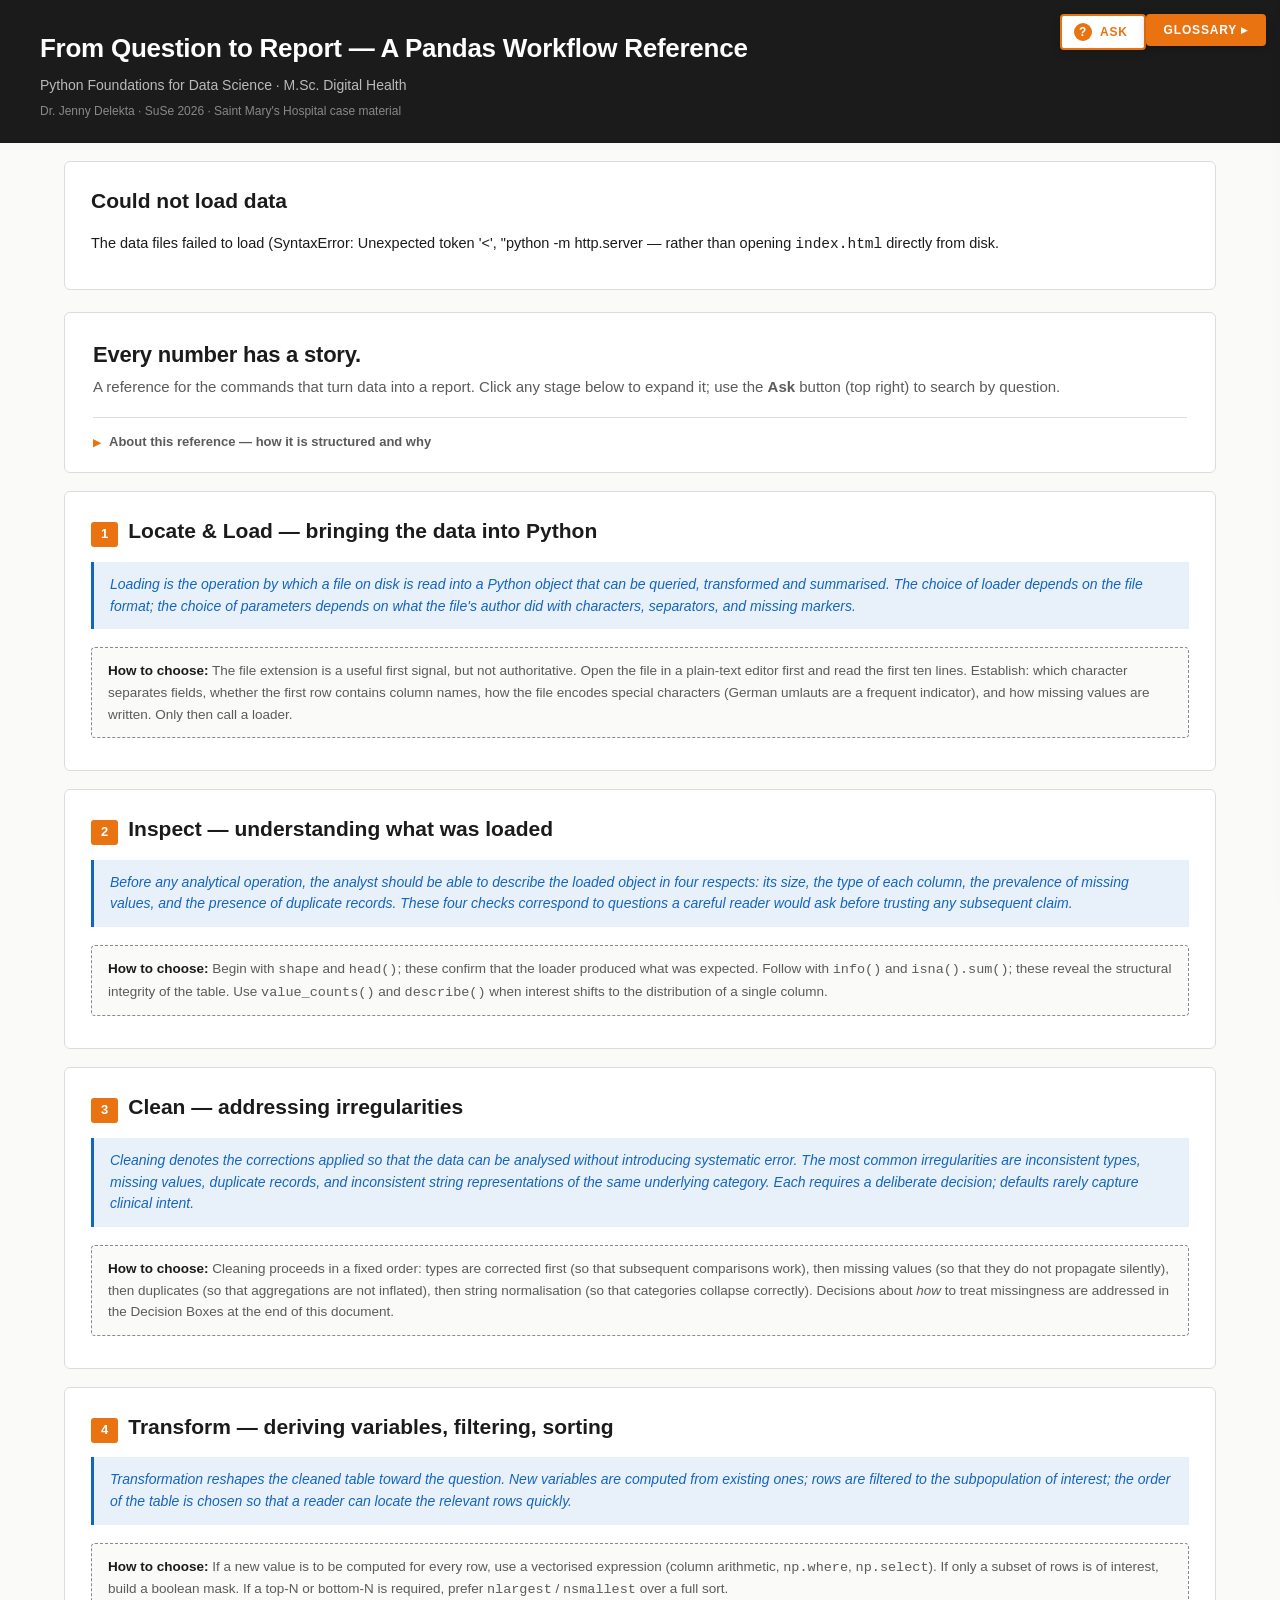
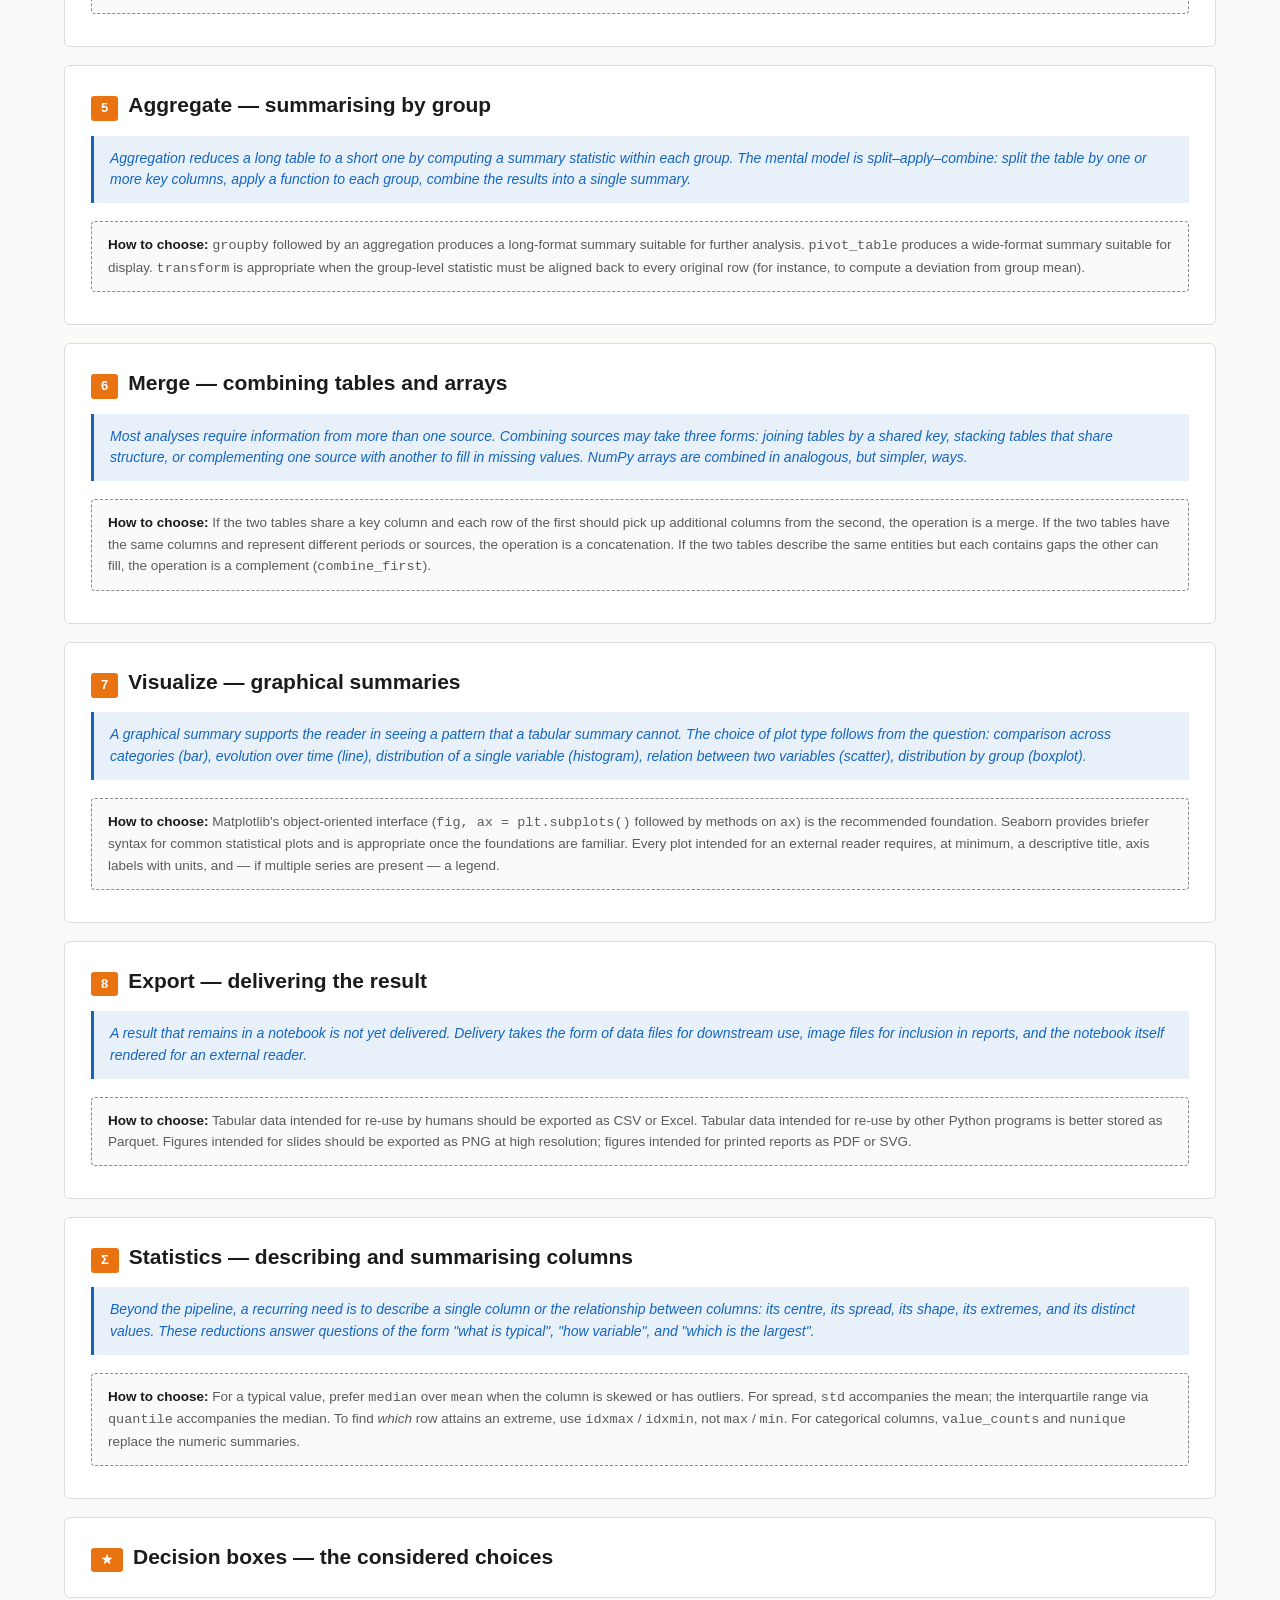
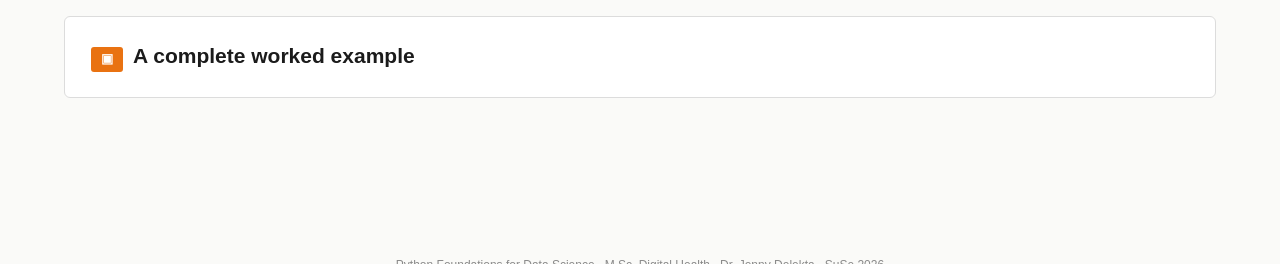
==== index.html @ aee5c100 "feat: §6 statistics stage — 19 descriptive/association methods Adds the highest-priority §6 coverage" ====
<!DOCTYPE html>
<html lang="en">
<head>
<meta charset="UTF-8">
<meta name="viewport" content="width=device-width, initial-scale=1">
<title>From Question to Report — A Pandas Workflow Reference</title>
<link rel="stylesheet" href="css/style.css">
</head>
<body>

<header class="top">
  <h1>From Question to Report — A Pandas Workflow Reference</h1>
  <div class="sub">Python Foundations for Data Science · M.Sc. Digital Health</div>
  <div class="meta">Dr. Jenny Delekta · SuSe 2026 · Saint Mary's Hospital case material</div>
</header>

<button class="ask-fab" id="ask-fab" aria-label="Ask a question">
  <span class="ask-icon">?</span> Ask
</button>
<button class="floating-glossary-btn" id="open-glossary" aria-label="Open glossary">Glossary ▸</button>
<button class="back-top" id="back-top" aria-label="Back to top">↑ Top</button>

<div class="ask-overlay" id="ask-overlay" aria-hidden="true">
  <div class="ask-panel" role="dialog" aria-modal="true" aria-labelledby="ask-title">
    <button class="ask-close" id="ask-close" aria-label="Close">×</button>
    <h3 id="ask-title">What are you trying to do?</h3>
    <p class="ask-sub">Type a question. The reference will suggest matching commands.</p>
    <div class="ask-row">
      <input id="q" placeholder="How do I remove rows where age is missing?" />
      <button id="ask">Suggest</button>
    </div>
    <div class="hint">
      Examples:
      <span data-q="remove rows with missing age">remove rows with missing age</span>
      <span data-q="average length of stay per ward">average length of stay per ward</span>
      <span data-q="merge two dataframes to complement values">merge two dataframes</span>
      <span data-q="combine two 1D arrays">combine 1D arrays</span>
      <span data-q="bar chart with title and labels">bar chart with labels</span>
    </div>
    <div id="suggestions"></div>
  </div>
</div>

<div class="container">

  <!-- =================== HERO =================== -->
  <section class="hero" id="s0">
    <h2>Every number has a story.</h2>
    <p class="lede">A reference for the commands that turn data into a report. Click any stage below to expand it; use the <strong>Ask</strong> button (top right) to search by question.</p>
    <details class="about">
      <summary>About this reference — how it is structured and why</summary>
      <p>An analysis does not begin with a file. It begins with a question for which numbers might form part of the answer — and a file is one of many intermediate states between that question and the eventual response. The «messy CSV» is not the starting point; it is the point at which the data first becomes visible and uncomfortable.</p>
      <p>Before reaching for any command, the analyst should be able to state three things in plain language: (i) what question is being asked, (ii) which population or unit the answer concerns, and (iii) what an answer would look like if one were given the result in finished form. Only then is it productive to ask which tools are required.</p>
      <p>The remainder of this reference is organised around the typical journey from such a question to a delivered result. Each stage lists the commands one is likely to encounter, with — for each command — a description of <em>what it does</em>, a token-by-token reading of <em>what the code itself means</em>, the <em>conditions</em> under which it applies, and the situations in which one would <em>reach for it</em>.</p>
    </details>
  </section>

  <!-- =================== STAGE 1 LOAD =================== -->
  <section class="card" id="s1">
    <h2><span class="num">1</span> Locate &amp; Load — bringing the data into Python</h2>
    <div class="context">Loading is the operation by which a file on disk is read into a Python object that can be queried, transformed and summarised. The choice of loader depends on the file format; the choice of parameters depends on what the file's author did with characters, separators, and missing markers.</div>

    <div class="orient">
      <strong>How to choose:</strong> The file extension is a useful first signal, but not authoritative. Open the file in a plain-text editor first and read the first ten lines. Establish: which character separates fields, whether the first row contains column names, how the file encodes special characters (German umlauts are a frequent indicator), and how missing values are written. Only then call a loader.
    </div>

    <div class="commands" data-stage="load"></div>
  </section>

  <!-- =================== STAGE 2 INSPECT =================== -->
  <section class="card" id="s2">
    <h2><span class="num">2</span> Inspect — understanding what was loaded</h2>
    <div class="context">Before any analytical operation, the analyst should be able to describe the loaded object in four respects: its size, the type of each column, the prevalence of missing values, and the presence of duplicate records. These four checks correspond to questions a careful reader would ask before trusting any subsequent claim.</div>

    <div class="orient">
      <strong>How to choose:</strong> Begin with <code>shape</code> and <code>head()</code>; these confirm that the loader produced what was expected. Follow with <code>info()</code> and <code>isna().sum()</code>; these reveal the structural integrity of the table. Use <code>value_counts()</code> and <code>describe()</code> when interest shifts to the distribution of a single column.
    </div>

    <div class="commands" data-stage="inspect"></div>
  </section>

  <!-- =================== STAGE 3 CLEAN =================== -->
  <section class="card" id="s3">
    <h2><span class="num">3</span> Clean — addressing irregularities</h2>
    <div class="context">Cleaning denotes the corrections applied so that the data can be analysed without introducing systematic error. The most common irregularities are inconsistent types, missing values, duplicate records, and inconsistent string representations of the same underlying category. Each requires a deliberate decision; defaults rarely capture clinical intent.</div>

    <div class="orient">
      <strong>How to choose:</strong> Cleaning proceeds in a fixed order: types are corrected first (so that subsequent comparisons work), then missing values (so that they do not propagate silently), then duplicates (so that aggregations are not inflated), then string normalisation (so that categories collapse correctly). Decisions about <em>how</em> to treat missingness are addressed in the Decision Boxes at the end of this document.
    </div>

    <div class="commands" data-stage="clean"></div>
  </section>

  <!-- =================== STAGE 4 TRANSFORM =================== -->
  <section class="card" id="s4">
    <h2><span class="num">4</span> Transform — deriving variables, filtering, sorting</h2>
    <div class="context">Transformation reshapes the cleaned table toward the question. New variables are computed from existing ones; rows are filtered to the subpopulation of interest; the order of the table is chosen so that a reader can locate the relevant rows quickly.</div>

    <div class="orient">
      <strong>How to choose:</strong> If a new value is to be computed for every row, use a vectorised expression (column arithmetic, <code>np.where</code>, <code>np.select</code>). If only a subset of rows is of interest, build a boolean mask. If a top-N or bottom-N is required, prefer <code>nlargest</code> / <code>nsmallest</code> over a full sort.
    </div>

    <div class="commands" data-stage="transform"></div>
  </section>

  <!-- =================== STAGE 5 AGGREGATE =================== -->
  <section class="card" id="s5">
    <h2><span class="num">5</span> Aggregate — summarising by group</h2>
    <div class="context">Aggregation reduces a long table to a short one by computing a summary statistic within each group. The mental model is <em>split–apply–combine</em>: split the table by one or more key columns, apply a function to each group, combine the results into a single summary.</div>

    <div class="orient">
      <strong>How to choose:</strong> <code>groupby</code> followed by an aggregation produces a long-format summary suitable for further analysis. <code>pivot_table</code> produces a wide-format summary suitable for display. <code>transform</code> is appropriate when the group-level statistic must be aligned back to every original row (for instance, to compute a deviation from group mean).
    </div>

    <div class="commands" data-stage="aggregate"></div>
  </section>

  <!-- =================== STAGE 6 MERGE =================== -->
  <section class="card" id="s6">
    <h2><span class="num">6</span> Merge — combining tables and arrays</h2>
    <div class="context">Most analyses require information from more than one source. Combining sources may take three forms: <em>joining</em> tables by a shared key, <em>stacking</em> tables that share structure, or <em>complementing</em> one source with another to fill in missing values. NumPy arrays are combined in analogous, but simpler, ways.</div>

    <div class="orient">
      <strong>How to choose:</strong> If the two tables share a key column and each row of the first should pick up additional columns from the second, the operation is a merge. If the two tables have the same columns and represent different periods or sources, the operation is a concatenation. If the two tables describe the same entities but each contains gaps the other can fill, the operation is a complement (<code>combine_first</code>).
    </div>

    <div class="commands" data-stage="merge"></div>
  </section>

  <!-- =================== STAGE 7 VISUALIZE =================== -->
  <section class="card" id="s7">
    <h2><span class="num">7</span> Visualize — graphical summaries</h2>
    <div class="context">A graphical summary supports the reader in seeing a pattern that a tabular summary cannot. The choice of plot type follows from the question: comparison across categories (bar), evolution over time (line), distribution of a single variable (histogram), relation between two variables (scatter), distribution by group (boxplot).</div>

    <div class="orient">
      <strong>How to choose:</strong> Matplotlib's object-oriented interface (<code>fig, ax = plt.subplots()</code> followed by methods on <code>ax</code>) is the recommended foundation. Seaborn provides briefer syntax for common statistical plots and is appropriate once the foundations are familiar. Every plot intended for an external reader requires, at minimum, a descriptive title, axis labels with units, and — if multiple series are present — a legend.
    </div>

    <div class="commands" data-stage="visualize"></div>
  </section>

  <!-- =================== STAGE 8 EXPORT =================== -->
  <section class="card" id="s8">
    <h2><span class="num">8</span> Export — delivering the result</h2>
    <div class="context">A result that remains in a notebook is not yet delivered. Delivery takes the form of data files for downstream use, image files for inclusion in reports, and the notebook itself rendered for an external reader.</div>

    <div class="orient">
      <strong>How to choose:</strong> Tabular data intended for re-use by humans should be exported as CSV or Excel. Tabular data intended for re-use by other Python programs is better stored as Parquet. Figures intended for slides should be exported as PNG at high resolution; figures intended for printed reports as PDF or SVG.
    </div>

    <div class="commands" data-stage="export"></div>
  </section>

  <!-- =================== STATISTICS (reference) =================== -->
  <section class="card" id="s-stats">
    <h2><span class="num">Σ</span> Statistics — describing and summarising columns</h2>
    <div class="context">Beyond the pipeline, a recurring need is to describe a single column or the relationship between columns: its centre, its spread, its shape, its extremes, and its distinct values. These reductions answer questions of the form "what is typical", "how variable", and "which is the largest".</div>

    <div class="orient">
      <strong>How to choose:</strong> For a typical value, prefer <code>median</code> over <code>mean</code> when the column is skewed or has outliers. For spread, <code>std</code> accompanies the mean; the interquartile range via <code>quantile</code> accompanies the median. To find <em>which</em> row attains an extreme, use <code>idxmax</code> / <code>idxmin</code>, not <code>max</code> / <code>min</code>. For categorical columns, <code>value_counts</code> and <code>nunique</code> replace the numeric summaries.
    </div>

    <div class="commands" data-stage="stats"></div>
  </section>

  <!-- =================== DECISIONS =================== -->
  <section class="card" id="decisions">
    <h2><span class="num">★</span> Decision boxes — the considered choices</h2>
    <div data-decisions></div>
  </section>

  <!-- =================== WORKED EXAMPLE =================== -->
  <section class="card example" id="example">
    <h2><span class="num">▣</span> A complete worked example</h2>
    <div data-example></div>
  </section>

</div>

<!-- =================== GLOSSARY DRAWER =================== -->
<div class="scrim" id="scrim"></div>
<aside class="drawer" id="glossary" role="dialog" aria-modal="true" aria-label="Glossary" aria-hidden="true">
  <button class="close-x" id="close-glossary" aria-label="Close glossary">×</button>
  <h2>Glossary</h2>
  <p style="font-size:13px;color:var(--grey);margin:4px 0 0;">Search by term or concept. Synonyms (English/German) are supported.</p>
  <input id="g-search" placeholder="e.g. axis, NaN, vectorisation, Spalte" />
  <div id="g-results"></div>
</aside>

<footer>
  Python Foundations for Data Science · M.Sc. Digital Health · Dr. Jenny Delekta · SuSe 2026
</footer>

<script src="js/search.js"></script>
<script src="js/glossary.js"></script>
<script src="js/app.js"></script>
</body>
</html>
---- css/style.css ----
:root {
  --orange: #E97211;
  --orange-soft: #FCE9D8;
  --ink: #1B1B1B;
  --grey: #5B5B5B;
  --grey-light: #8A8A8A;
  --grey-soft: #F3F2EE;
  --line: #DCDCDC;
  --green: #2E7D32;
  --red: #C62828;
  --blue: #1565C0;
  --blue-soft: #E8F1FA;
  --yellow: #FFF7E8;
  --yellow-border: #F0C674;
  --code-bg: #1E1E1E;
  --code-fg: #E8E8E8;
  --code-comment: #7B7B7B;
  --code-key: #FFB86C;
  --code-str: #A6E22E;
}
* { box-sizing: border-box; }
html { scroll-behavior: smooth; }

/* Visible keyboard focus everywhere (WCAG 2.4.7). Per-component rules may
   override with a tighter style; this is the safety net so no interactive
   element is ever focused invisibly. */
a:focus-visible,
button:focus-visible,
input:focus-visible,
summary:focus-visible,
[tabindex]:focus-visible {
  outline: 2px solid var(--ink);
  outline-offset: 2px;
}
@media (prefers-reduced-motion: reduce) {
  html { scroll-behavior: auto; }
  * { transition: none !important; }
}
body {
  font-family: -apple-system, BlinkMacSystemFont, "Segoe UI", Helvetica, Arial, sans-serif;
  color: var(--ink);
  margin: 0;
  line-height: 1.6;
  background: #FAFAF8;
}

/* ============== HEADER ============== */
header.top {
  background: var(--ink);
  color: #fff;
  padding: 28px 40px 22px;
}
header.top h1 {
  margin: 0 0 4px;
  font-size: 26px;
  letter-spacing: -0.01em;
  font-weight: 600;
}
header.top .sub {
  color: #BABABA;
  font-size: 14px;
}
header.top .meta {
  color: #888;
  font-size: 12px;
  margin-top: 6px;
}

/* ============== QUESTION BAR ============== */
.question-bar {
  background: #fff;
  border-bottom: 1px solid var(--line);
  padding: 12px 40px;
}
.question-bar .row {
  max-width: 1200px;
  margin: 0 auto;
  display: flex;
  gap: 10px;
  align-items: center;
}
.question-bar input {
  flex: 1;
  font-size: 15px;
  padding: 10px 14px;
  border: 1px solid var(--line);
  border-radius: 4px;
  font-family: inherit;
}
.question-bar input:focus {
  outline: none;
  border-color: var(--orange);
}
.question-bar button {
  background: var(--orange);
  color: #fff;
  border: 0;
  padding: 10px 18px;
  font-size: 14px;
  font-weight: 600;
  border-radius: 4px;
  cursor: pointer;
}
.question-bar button:hover { background: #C45F08; }
.question-bar .hint {
  max-width: 1200px;
  margin: 8px auto 0;
  font-size: 12px;
  color: var(--grey-light);
}
.question-bar .hint span {
  background: var(--grey-soft);
  padding: 2px 8px;
  border-radius: 3px;
  margin-right: 6px;
  cursor: pointer;
}
.question-bar .hint span:hover { background: var(--orange-soft); }
#suggestions {
  max-width: 1200px;
  margin: 14px auto 0;
}
#suggestions:empty { margin: 0; }
#suggestions .hit {
  display: block;
  width: 100%;
  text-align: left;
  font-family: inherit;
  background: var(--orange-soft);
  border: 1px solid var(--orange);
  border-radius: 4px;
  padding: 10px 14px;
  margin-bottom: 6px;
  font-size: 14px;
  cursor: pointer;
}
#suggestions .hit:hover { background: #F8D9BC; }
#suggestions .hit:focus-visible {
  outline: 2px solid var(--ink);
  outline-offset: 2px;
}
#suggestions .hit code {
  background: rgba(255,255,255,0.7);
  padding: 1px 6px;
  border-radius: 3px;
  color: #1B1B1B;
}
#suggestions .hit .why {
  color: var(--grey);
  font-size: 12px;
  margin-top: 4px;
}
#suggestions .empty {
  color: var(--grey-light);
  font-size: 13px;
  font-style: italic;
}
#suggestions .sg-header {
  display: flex;
  justify-content: space-between;
  align-items: center;
  font-size: 11px;
  color: var(--grey);
  margin: 4px 2px 8px;
  text-transform: uppercase;
  letter-spacing: 0.07em;
}
#suggestions .sg-close {
  background: #fff;
  border: 1px solid var(--line);
  color: var(--grey);
  padding: 3px 10px;
  font-size: 11px;
  cursor: pointer;
  border-radius: 3px;
  font-family: inherit;
  text-transform: uppercase;
  letter-spacing: 0.06em;
}
#suggestions .sg-close:hover { background: var(--grey-soft); color: var(--ink); border-color: var(--orange); }

/* ============== WORKED EXAMPLE ============== */
/* The example section is <section class="card example"> at parse time but
   convertToAccordion() turns it into <details class="stage-bar example">,
   so these must key off the surviving `.example` class, not `section`. */
.example .quick-stages {
  background: var(--grey-soft);
  padding: 12px 16px;
  border-radius: 4px;
  margin: 10px 0 16px;
  font-size: 13.5px;
  line-height: 1.65;
}
.example .copy-row {
  display: flex;
  justify-content: space-between;
  align-items: center;
  gap: 12px;
  flex-wrap: wrap;
  margin: 14px 0 4px;
}
.example .copy-row .label {
  font-size: 13px;
  color: var(--grey);
  flex: 1;
}
.example .copy-btn {
  background: var(--orange);
  color: #fff;
  border: 0;
  padding: 12px 18px;
  min-height: 44px;
  font-size: 12px;
  font-weight: 600;
  border-radius: 3px;
  cursor: pointer;
  font-family: inherit;
  letter-spacing: 0.06em;
  text-transform: uppercase;
}
.example .copy-btn:hover { background: #C45F08; }
.example .copy-btn:focus-visible {
  outline: 2px solid var(--ink);
  outline-offset: 2px;
}
.example .copy-btn.done { background: var(--green); }
.example pre.full {
  background: var(--code-bg);
  color: var(--code-fg);
  padding: 18px 20px;
  border-radius: 4px;
  overflow-x: auto;
  font-size: 13px;
  line-height: 1.55;
  font-family: "SF Mono", Menlo, Consolas, monospace;
  margin: 6px 0 4px;
}
.example pre.full .c { color: var(--code-comment); font-style: italic; }
.example pre.full .h { color: #8AD7FF; font-style: italic; }
.example pre.full .k { color: var(--code-key); }
.example pre.full .s { color: var(--code-str); }
.example .footer-note {
  font-size: 12.5px;
  color: var(--grey);
  margin-top: 8px;
  font-style: italic;
}

/* ============== NAV TOC ============== */
nav.toc {
  position: sticky;
  top: 0;
  background: rgba(250,250,248,0.96);
  backdrop-filter: blur(6px);
  border-bottom: 1px solid var(--line);
  padding: 10px 24px;
  font-size: 13px;
  z-index: 9;
  display: flex;
  justify-content: space-between;
  align-items: center;
}
nav.toc .links a {
  color: var(--grey);
  text-decoration: none;
  margin-right: 12px;
}
nav.toc .links a:hover { color: var(--orange); }
nav.toc .glossary-btn {
  background: #fff;
  border: 1px solid var(--line);
  padding: 6px 12px;
  cursor: pointer;
  border-radius: 3px;
  font-size: 12px;
  font-weight: 600;
}
nav.toc .glossary-btn:hover { border-color: var(--orange); color: var(--orange); }

/* ============== CONTAINER ============== */
.container {
  max-width: 1200px;
  margin: 0 auto;
  padding: 0 24px 80px;
}

/* ============== INTRO ============== */
section.intro {
  background: #fff;
  border: 1px solid var(--line);
  border-left: 4px solid var(--orange);
  border-radius: 4px;
  padding: 24px 28px;
  margin: 24px 0;
}
section.intro h2 { margin: 0 0 8px; font-size: 20px; }
section.intro p { margin: 10px 0; font-size: 14.5px; }

/* ============== PIPELINE ============== */
.pipeline {
  display: flex;
  flex-wrap: wrap;
  gap: 4px;
  margin: 22px 0 18px;
}
.stage {
  flex: 1 1 130px;
  background: #fff;
  border: 1px solid var(--line);
  border-left: 4px solid var(--orange);
  padding: 12px 14px;
  text-decoration: none;
  color: var(--ink);
  transition: background 0.15s;
}
.stage:hover { background: var(--orange-soft); }
.stage .num {
  font-size: 11px;
  color: var(--grey);
  letter-spacing: 0.1em;
  text-transform: uppercase;
}
.stage .name { font-weight: 600; font-size: 14.5px; margin-top: 2px; }
.stage .desc { font-size: 12px; color: var(--grey); margin-top: 4px; line-height: 1.4; }

/* ============== SECTIONS ============== */
section.card {
  background: #fff;
  border: 1px solid var(--line);
  border-radius: 6px;
  margin: 18px 0;
  padding: 22px 26px 18px;
  scroll-margin-top: 60px;
}
section.card h2 {
  margin: 0 0 6px;
  font-size: 21px;
  font-weight: 600;
  display: flex;
  align-items: baseline;
  gap: 10px;
}
section.card h2 .num {
  background: var(--orange);
  color: #fff;
  padding: 2px 10px;
  border-radius: 3px;
  font-size: 13px;
  font-weight: 600;
}
section.card .context {
  font-style: italic;
  color: var(--blue);
  background: var(--blue-soft);
  padding: 12px 16px;
  border-left: 3px solid var(--blue);
  margin: 14px 0 18px;
  font-size: 14px;
  line-height: 1.55;
}
section.card h3 {
  font-size: 14px;
  margin: 22px 0 10px;
  color: var(--orange);
  text-transform: uppercase;
  letter-spacing: 0.05em;
  font-weight: 600;
}
section.card p { font-size: 14.5px; }

/* ============== COMMAND CARD (collapsible) ============== */
.cmd {
  border: 1px solid var(--line);
  border-radius: 4px;
  margin: 8px 0;
  background: #FDFCFA;
  overflow: hidden;
}
.cmd[open] { background: #fff; border-color: var(--orange); }
.cmd > summary {
  cursor: pointer;
  padding: 10px 14px;
  list-style: none;
  display: flex;
  align-items: baseline;
  gap: 10px;
  flex-wrap: wrap;
}
.cmd > summary::-webkit-details-marker { display: none; }
.cmd > summary::before {
  content: "▶";
  color: var(--orange);
  font-size: 10px;
  transition: transform 0.15s;
}
.cmd[open] > summary::before { transform: rotate(90deg); }
.cmd > summary code {
  font-family: "SF Mono", Menlo, Consolas, monospace;
  background: var(--grey-soft);
  padding: 3px 8px;
  border-radius: 3px;
  font-size: 13px;
  color: #1B1B1B;
}
.cmd[open] > summary code { background: var(--orange-soft); }
.cmd > summary .short {
  color: var(--grey);
  font-size: 13.5px;
  flex: 1;
}
.cmd .body { padding: 4px 18px 16px 32px; font-size: 14px; }
.cmd .body h4 {
  font-size: 12px;
  text-transform: uppercase;
  letter-spacing: 0.07em;
  color: var(--grey-light);
  margin: 14px 0 6px;
  font-weight: 600;
}
.cmd .body .what    { color: var(--ink); }
.cmd .body .tokens  {
  background: var(--grey-soft);
  padding: 10px 14px;
  border-radius: 4px;
  font-size: 13px;
  margin: 4px 0;
}
.cmd .body .tokens .row {
  display: grid;
  grid-template-columns: minmax(120px, 200px) 1fr;
  gap: 12px;
  padding: 3px 0;
  border-bottom: 1px dashed #D8D6D0;
}
.cmd .body .tokens .row:last-child { border-bottom: 0; }
.cmd .body .tokens .row code {
  background: #fff;
  padding: 1px 6px;
  border-radius: 3px;
  color: #C7254E;
  font-size: 12.5px;
  font-family: "SF Mono", Menlo, Consolas, monospace;
  align-self: start;
}
.cmd .body .cond {
  display: grid;
  grid-template-columns: repeat(auto-fit, minmax(220px, 1fr));
  gap: 10px;
  margin: 4px 0 6px;
}
.cmd .body .cond > div {
  padding: 8px 12px;
  border-radius: 4px;
  font-size: 13px;
  border-left: 3px solid;
}
.cmd .body .cond .req      { background: #F3F8F3; border-color: var(--green); }
.cmd .body .cond .imp      { background: #FFF7E8; border-color: var(--yellow-border); }
.cmd .body .cond .avoid    { background: #FBEAEA; border-color: var(--red); }
.cmd .body .cond .label    {
  font-weight: 700;
  font-size: 11px;
  text-transform: uppercase;
  letter-spacing: 0.06em;
  display: block;
  margin-bottom: 4px;
}
.cmd .body .cond .req .label   { color: var(--green); }
.cmd .body .cond .imp .label   { color: #8A5A00; }
.cmd .body .cond .avoid .label { color: var(--red); }
.cmd .body .reach {
  background: var(--blue-soft);
  border-left: 3px solid var(--blue);
  padding: 8px 12px;
  border-radius: 4px;
  font-size: 13.5px;
  margin: 4px 0;
}
.cmd .body pre {
  background: var(--code-bg);
  color: var(--code-fg);
  padding: 10px 14px;
  border-radius: 4px;
  overflow-x: auto;
  font-size: 12.5px;
  margin: 6px 0;
  font-family: "SF Mono", Menlo, Consolas, monospace;
  line-height: 1.45;
}
.cmd .body pre .c { color: var(--code-comment); font-style: italic; }
.cmd .body pre .k { color: var(--code-key); }
.cmd .body pre .s { color: var(--code-str); }
/* Auto-linked terms appear in command cards and also in decision boxes,
   the worked example, and the intro prose — style them everywhere. */
.glossary-link {
  color: var(--blue);
  text-decoration: underline dotted;
  cursor: pointer;
}
.glossary-link:hover { text-decoration-style: solid; }
.glossary-link:focus-visible {
  outline: 2px solid var(--blue);
  outline-offset: 2px;
  border-radius: 2px;
}

/* ============== ORIENTATION BLOCK ============== */
.orient {
  background: #FAFAF8;
  border: 1px dashed var(--grey-light);
  border-radius: 4px;
  padding: 12px 16px;
  margin: 4px 0 14px;
  font-size: 13.5px;
  color: var(--grey);
}
.orient strong { color: var(--ink); }

/* ============== DECISION BOX ============== */
.decision {
  background: #FFF7E8;
  border: 1px solid var(--yellow-border);
  border-radius: 6px;
  padding: 14px 18px;
  margin: 14px 0;
}
.decision h4 { margin: 0 0 8px; color: #8A5A00; font-size: 15px; }
.decision .options {
  display: grid;
  grid-template-columns: repeat(auto-fit, minmax(240px, 1fr));
  gap: 10px;
  margin-top: 8px;
}
.decision .opt {
  background: #fff;
  border-left: 3px solid;
  padding: 10px 12px;
  font-size: 13px;
}
.opt.kill   { border-color: var(--red); }
.opt.fill   { border-color: var(--green); }
.opt.ignore { border-color: var(--blue); }
.opt .label {
  font-weight: 600;
  font-size: 13px;
  display: block;
  margin-bottom: 4px;
}
.opt.kill .label   { color: var(--red); }
.opt.fill .label   { color: var(--green); }
.opt.ignore .label { color: var(--blue); }
.opt code {
  background: var(--grey-soft);
  padding: 1px 5px;
  border-radius: 3px;
  font-size: 12px;
  color: #C7254E;
}

/* ============== GLOSSARY DRAWER ============== */
aside.drawer {
  position: fixed;
  top: 0; right: -480px;
  width: 460px; max-width: 90vw;
  height: 100vh;
  background: #fff;
  border-left: 1px solid var(--line);
  box-shadow: -8px 0 24px rgba(0,0,0,0.06);
  transition: right 0.22s;
  z-index: 50;
  overflow-y: auto;
  padding: 22px 22px 60px;
}
aside.drawer.open { right: 0; }
aside.drawer h2 { margin: 0 0 4px; font-size: 18px; }
aside.drawer .close-x {
  position: absolute;
  top: 10px; right: 12px;
  background: none; border: 0;
  cursor: pointer; font-size: 20px; color: var(--grey);
  min-width: 44px; min-height: 44px;
  display: flex; align-items: center; justify-content: center;
}
aside.drawer .close-x:focus-visible {
  outline: 2px solid var(--ink);
  outline-offset: 2px;
}
aside.drawer input {
  width: 100%;
  font-size: 14px;
  padding: 8px 12px;
  margin: 12px 0;
  border: 1px solid var(--line);
  border-radius: 4px;
  font-family: inherit;
}
aside.drawer input:focus { outline: none; border-color: var(--orange); }
aside.drawer .entry {
  padding: 10px 0;
  border-bottom: 1px solid var(--line);
}
aside.drawer .entry .term {
  font-weight: 600;
  font-size: 14px;
  color: var(--orange);
}
aside.drawer .entry .term .syn {
  font-weight: 400;
  color: var(--grey-light);
  font-size: 12px;
  margin-left: 6px;
}
aside.drawer .entry .def {
  font-size: 13.5px;
  margin-top: 4px;
  color: var(--ink);
}
aside.drawer .empty {
  color: var(--grey-light);
  font-style: italic;
  font-size: 13px;
}
.scrim {
  position: fixed; inset: 0;
  background: rgba(0,0,0,0.2);
  z-index: 40; opacity: 0; pointer-events: none;
  transition: opacity 0.22s;
}
.scrim.open { opacity: 1; pointer-events: auto; }

footer {
  text-align: center;
  color: var(--grey-light);
  font-size: 12px;
  margin-top: 60px;
}

/* ============== HERO + ENTRY CARDS ============== */
section.hero {
  background: #fff;
  border: 1px solid var(--line);
  border-radius: 6px;
  padding: 24px 28px 20px;
  margin: 22px 0 18px;
}
section.hero h2 {
  margin: 0 0 4px;
  font-size: 22px;
  font-weight: 600;
  letter-spacing: -0.01em;
}
section.hero .lede {
  font-size: 15px;
  color: var(--grey);
  margin: 0 0 18px;
  line-height: 1.5;
}
section.hero .entry-cards {
  display: grid;
  grid-template-columns: repeat(3, 1fr);
  gap: 12px;
  margin: 6px 0 16px;
}
section.hero .entry-card {
  background: #FAFAF8;
  border: 1px solid var(--line);
  border-left: 4px solid var(--orange);
  padding: 14px 16px;
  border-radius: 4px;
  text-decoration: none;
  color: var(--ink);
  display: block;
  transition: background 0.15s, transform 0.1s, box-shadow 0.15s;
}
section.hero .entry-card:hover {
  background: var(--orange-soft);
  transform: translateY(-1px);
  box-shadow: 0 4px 12px rgba(233, 114, 17, 0.12);
}
section.hero .ec-step {
  font-size: 11px;
  color: var(--grey);
  letter-spacing: 0.1em;
  text-transform: uppercase;
}
section.hero .ec-head {
  font-weight: 600;
  font-size: 15px;
  margin-top: 4px;
}
section.hero .ec-body {
  font-size: 13px;
  color: var(--grey);
  margin-top: 6px;
  line-height: 1.5;
}
section.hero details.about {
  margin-top: 6px;
  border-top: 1px solid var(--line);
  padding-top: 14px;
}
section.hero details.about > summary {
  cursor: pointer;
  font-size: 13px;
  color: var(--grey);
  font-weight: 600;
  list-style: none;
}
section.hero details.about > summary::-webkit-details-marker { display: none; }
section.hero details.about > summary::before {
  content: "▶";
  color: var(--orange);
  font-size: 10px;
  margin-right: 8px;
  transition: transform 0.15s;
  display: inline-block;
}
section.hero details.about[open] > summary::before {
  transform: rotate(90deg);
}
section.hero details.about p {
  font-size: 14px;
  margin: 12px 0;
  line-height: 1.6;
}

/* ============== SECTION MARKER ============== */
.section-marker {
  font-size: 11px;
  color: var(--grey-light);
  text-transform: uppercase;
  letter-spacing: 0.08em;
  margin: 24px 0 6px 4px;
  font-weight: 600;
}

/* ============== FLOATING GLOSSARY ============== */
.floating-glossary-btn {
  position: fixed;
  top: 14px;
  right: 14px;
  z-index: 30;
  background: var(--orange);
  color: white;
  border: 0;
  padding: 9px 18px;
  border-radius: 4px;
  cursor: pointer;
  font-size: 12px;
  font-weight: 700;
  text-transform: uppercase;
  letter-spacing: 0.07em;
  box-shadow: 0 2px 10px rgba(0,0,0,0.2);
  font-family: inherit;
}
.floating-glossary-btn:hover { background: #C45F08; }

/* ============== BACK TO TOP ============== */
.back-top {
  position: fixed;
  bottom: 20px;
  right: 20px;
  z-index: 25;
  background: #fff;
  border: 1px solid var(--line);
  color: var(--grey);
  padding: 8px 14px;
  border-radius: 4px;
  cursor: pointer;
  font-size: 12px;
  font-weight: 600;
  box-shadow: 0 2px 10px rgba(0,0,0,0.08);
  font-family: inherit;
  opacity: 0;
  pointer-events: none;
  transition: opacity 0.2s;
}
.back-top.visible { opacity: 1; pointer-events: auto; }
.back-top:hover { color: var(--orange); border-color: var(--orange); }

/* ============== ASK FAB + OVERLAY ============== */
.ask-fab {
  position: fixed;
  top: 14px;
  right: 134px;
  z-index: 30;
  background: #fff;
  color: var(--orange);
  border: 2px solid var(--orange);
  padding: 7px 16px 7px 12px;
  border-radius: 4px;
  cursor: pointer;
  font-size: 12px;
  font-weight: 700;
  text-transform: uppercase;
  letter-spacing: 0.07em;
  box-shadow: 0 2px 10px rgba(0,0,0,0.15);
  font-family: inherit;
  display: inline-flex;
  align-items: center;
  gap: 8px;
}
.ask-fab:hover { background: var(--orange); color: #fff; }
.ask-fab .ask-icon {
  background: var(--orange);
  color: #fff;
  width: 18px; height: 18px;
  border-radius: 50%;
  display: inline-flex;
  align-items: center;
  justify-content: center;
  font-size: 12px;
  font-weight: 800;
  transition: background 0.15s, color 0.15s;
}
.ask-fab:hover .ask-icon { background: #fff; color: var(--orange); }

.ask-overlay {
  position: fixed;
  inset: 0;
  background: rgba(0,0,0,0.4);
  z-index: 60;
  display: none;
  justify-content: center;
  align-items: flex-start;
  padding-top: 80px;
}
.ask-overlay.open { display: flex; }
.ask-panel {
  background: #fff;
  border-radius: 8px;
  max-width: 700px;
  width: 92%;
  max-height: 80vh;
  padding: 22px 26px 26px;
  position: relative;
  box-shadow: 0 12px 50px rgba(0,0,0,0.3);
  overflow-y: auto;
}
.ask-panel .ask-close {
  position: absolute;
  top: 10px;
  right: 14px;
  background: none;
  border: 0;
  font-size: 24px;
  cursor: pointer;
  color: var(--grey);
  line-height: 1;
  padding: 4px 8px;
}
.ask-panel .ask-close:hover { color: var(--ink); }
.ask-panel h3 { margin: 0 0 4px; font-size: 18px; font-weight: 600; }
.ask-panel .ask-sub { margin: 0 0 16px; color: var(--grey); font-size: 13px; }
.ask-panel .ask-row { display: flex; gap: 8px; }
.ask-panel input {
  flex: 1;
  padding: 10px 14px;
  font-size: 15px;
  border: 1px solid var(--line);
  border-radius: 4px;
  font-family: inherit;
}
.ask-panel input:focus { outline: none; border-color: var(--orange); }
.ask-panel button#ask {
  background: var(--orange);
  color: #fff;
  border: 0;
  padding: 10px 18px;
  font-size: 13px;
  font-weight: 700;
  border-radius: 4px;
  cursor: pointer;
  font-family: inherit;
  letter-spacing: 0.05em;
  text-transform: uppercase;
}
.ask-panel button#ask:hover { background: #C45F08; }
.ask-panel .hint {
  margin-top: 12px;
  font-size: 12px;
  color: var(--grey-light);
}
.ask-panel .hint span {
  background: var(--grey-soft);
  padding: 3px 8px;
  border-radius: 3px;
  margin-right: 6px;
  cursor: pointer;
  display: inline-block;
  margin-top: 4px;
}
.ask-panel .hint span:hover { background: var(--orange-soft); }
.ask-panel #suggestions { margin-top: 14px; }

/* ============== STAGE BARS (accordion) ============== */
details.stage-bar {
  background: #fff;
  border: 1px solid var(--line);
  border-radius: 4px;
  margin: 6px 0;
  overflow: hidden;
  scroll-margin-top: 16px;
}
details.stage-bar[open] {
  border-color: var(--orange);
  box-shadow: 0 2px 14px rgba(233, 114, 17, 0.08);
}
details.stage-bar > summary {
  cursor: pointer;
  padding: 14px 22px;
  list-style: none;
  display: flex;
  align-items: baseline;
  gap: 14px;
  background: #FDFCFA;
  transition: background 0.1s;
}
details.stage-bar > summary:hover { background: var(--orange-soft); }
details.stage-bar[open] > summary {
  background: #FFF8F0;
  border-bottom: 1px solid var(--line);
}
details.stage-bar > summary::-webkit-details-marker { display: none; }
details.stage-bar > summary::before {
  content: "▶";
  color: var(--orange);
  font-size: 11px;
  transition: transform 0.2s;
  flex-shrink: 0;
}
details.stage-bar[open] > summary::before { transform: rotate(90deg); }
details.stage-bar .bar-num {
  font-size: 11px;
  color: var(--grey);
  letter-spacing: 0.1em;
  text-transform: uppercase;
  flex-shrink: 0;
  min-width: 70px;
  font-weight: 700;
}
details.stage-bar .bar-title {
  font-weight: 600;
  font-size: 15.5px;
  color: var(--ink);
  flex-shrink: 0;
}
details.stage-bar .bar-desc {
  font-size: 13px;
  color: var(--grey);
  flex: 1;
  font-weight: 400;
}
details.stage-bar .bar-body {
  padding: 18px 22px 18px;
}
details.stage-bar .bar-body > h3:first-child { margin-top: 6px; }

@media (max-width: 720px) {
  .ask-fab { right: auto; left: 14px; top: 14px; }
  .floating-glossary-btn { top: 14px; right: 14px; }
  section.hero { padding: 18px 20px; }
  details.stage-bar > summary { flex-wrap: wrap; gap: 6px 12px; }
  details.stage-bar .bar-desc { flex-basis: 100%; margin-top: 2px; }
  .ask-overlay { padding-top: 60px; }
}
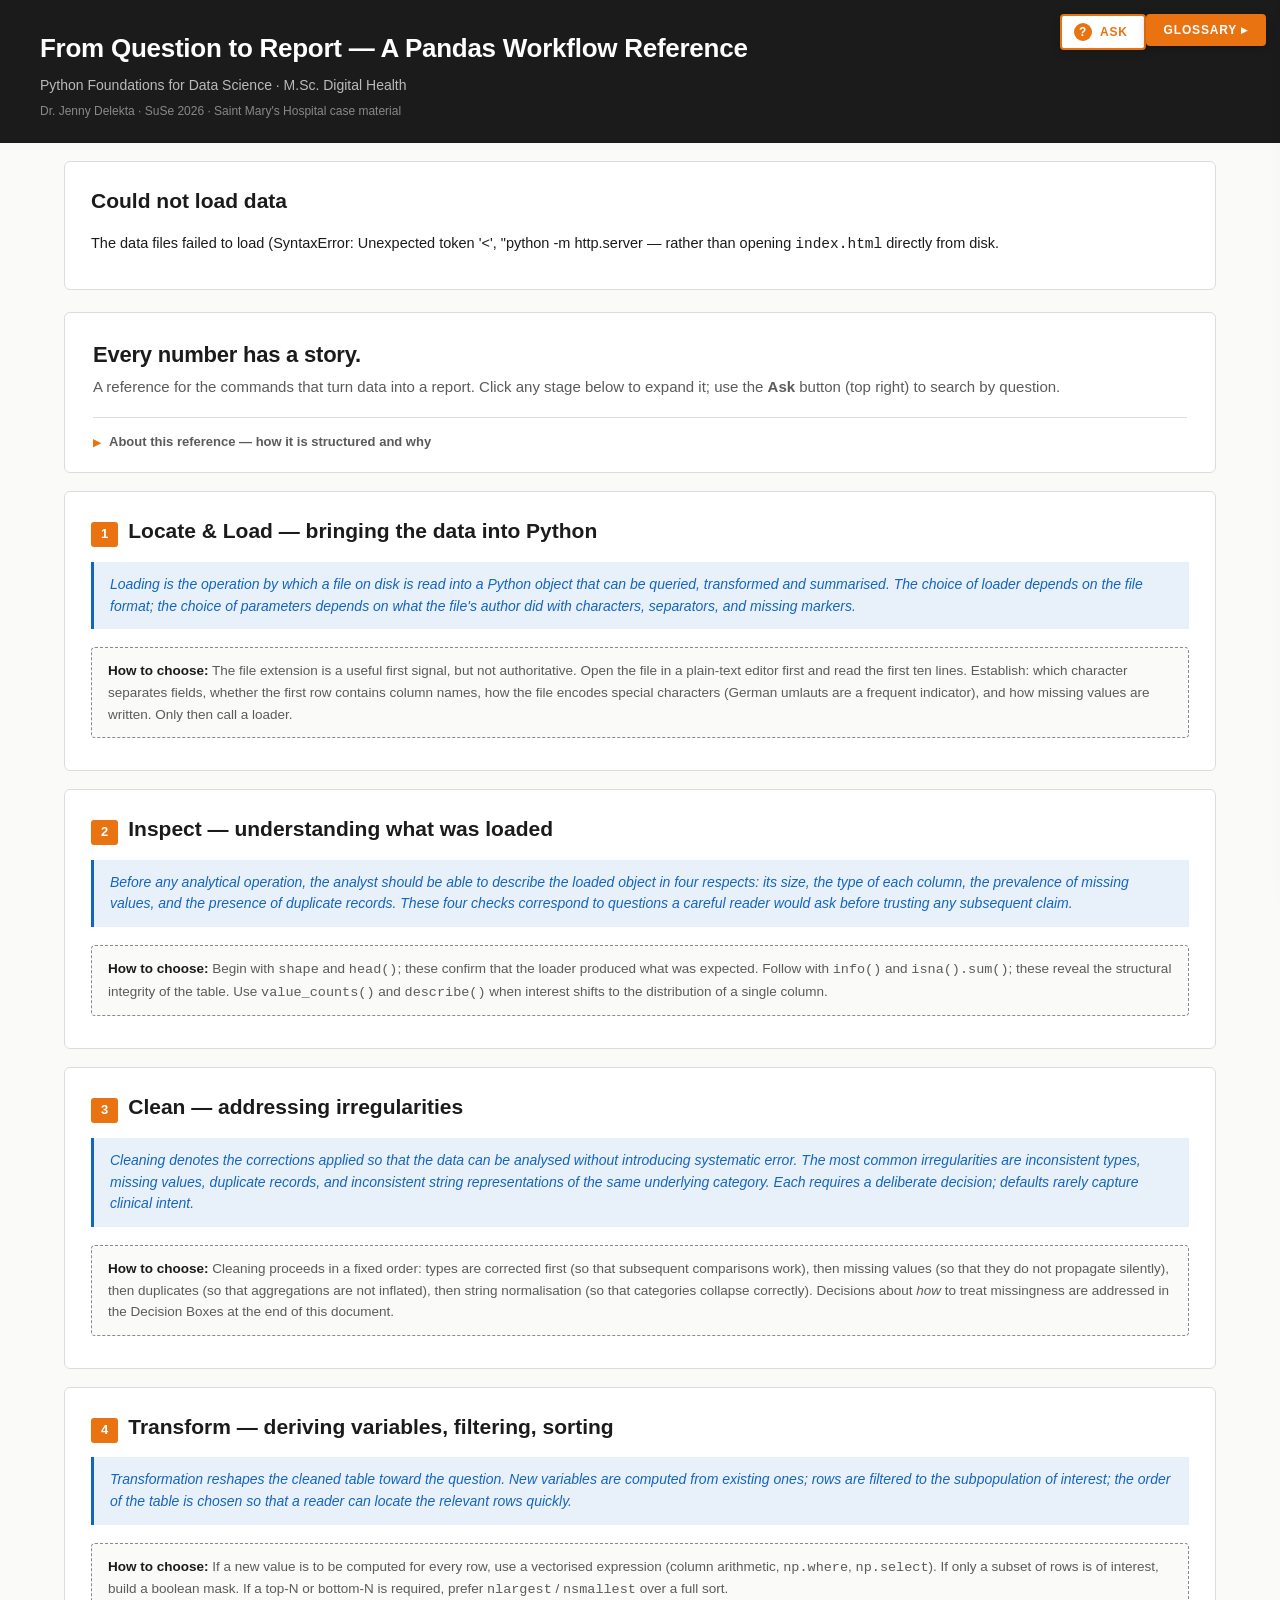
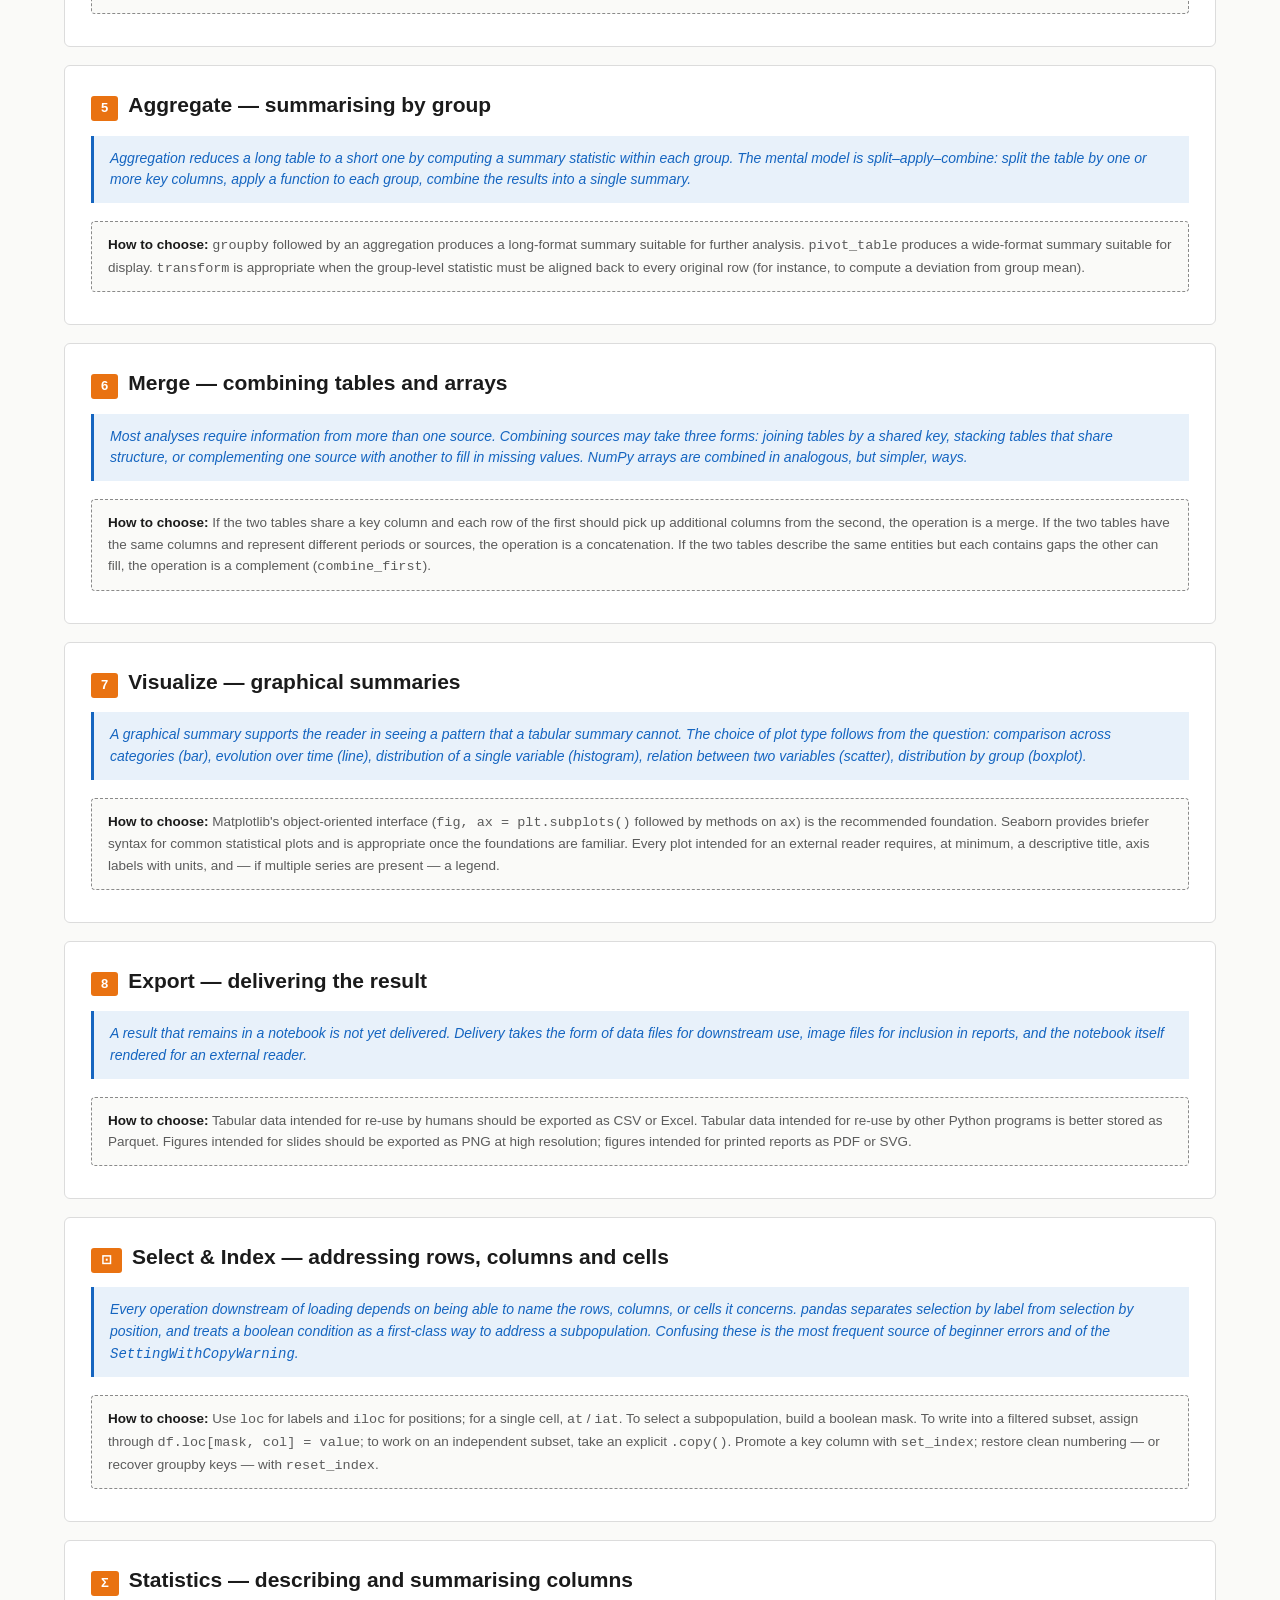
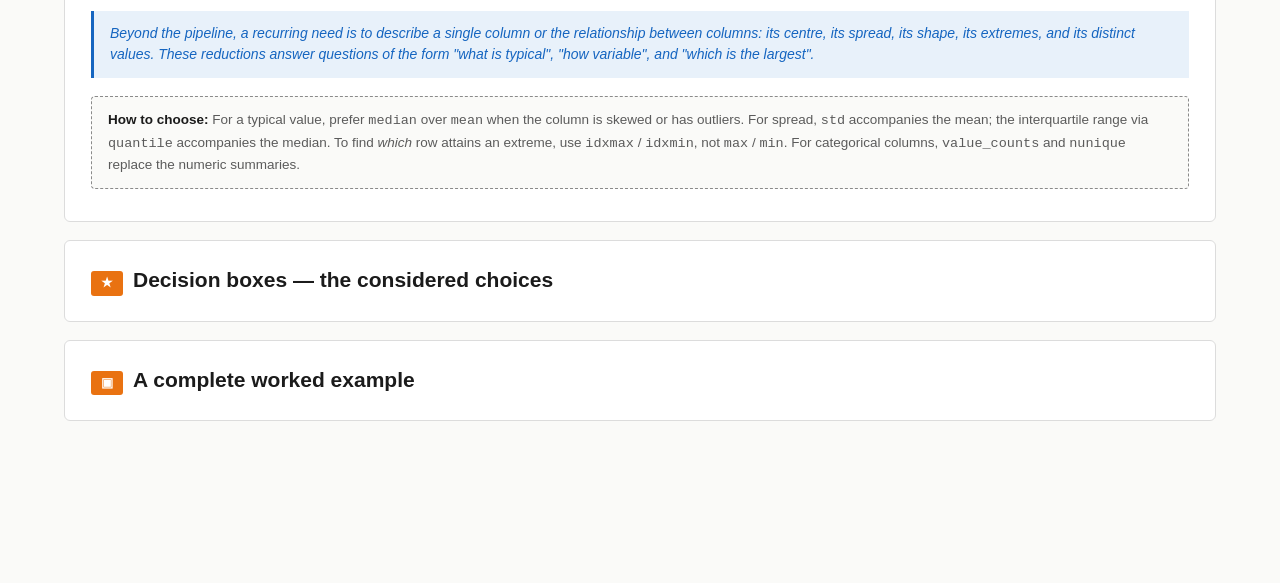
==== commit 60468130: "feat: §6 Select & Index stage — 8 indexing/selection entries New "Select & Index" reference section " ====
--- a/index.html
+++ b/index.html
@@ -151,6 +151,18 @@
     <div class="commands" data-stage="export"></div>
   </section>
 
+  <!-- =================== SELECT & INDEX (reference) =================== -->
+  <section class="card" id="s-select">
+    <h2><span class="num">⊡</span> Select &amp; Index — addressing rows, columns and cells</h2>
+    <div class="context">Every operation downstream of loading depends on being able to name the rows, columns, or cells it concerns. pandas separates selection by <em>label</em> from selection by <em>position</em>, and treats a boolean condition as a first-class way to address a subpopulation. Confusing these is the most frequent source of beginner errors and of the <code>SettingWithCopyWarning</code>.</div>
+
+    <div class="orient">
+      <strong>How to choose:</strong> Use <code>loc</code> for labels and <code>iloc</code> for positions; for a single cell, <code>at</code> / <code>iat</code>. To select a subpopulation, build a boolean mask. To write into a filtered subset, assign through <code>df.loc[mask, col] = value</code>; to work on an independent subset, take an explicit <code>.copy()</code>. Promote a key column with <code>set_index</code>; restore clean numbering — or recover groupby keys — with <code>reset_index</code>.
+    </div>
+
+    <div class="commands" data-stage="select"></div>
+  </section>
+
   <!-- =================== STATISTICS (reference) =================== -->
   <section class="card" id="s-stats">
     <h2><span class="num">Σ</span> Statistics — describing and summarising columns</h2>
@@ -188,7 +200,7 @@
 </aside>
 
 <footer>
-  Python Foundations for Data Science · M.Sc. Digital Health · Dr. Jenny Delekta · SuSe 2026
+  Python Foundations for Data Analytics · Dr. Jenny Delekta · V2.0 (c) 2026
 </footer>
 
 <script src="js/search.js"></script>
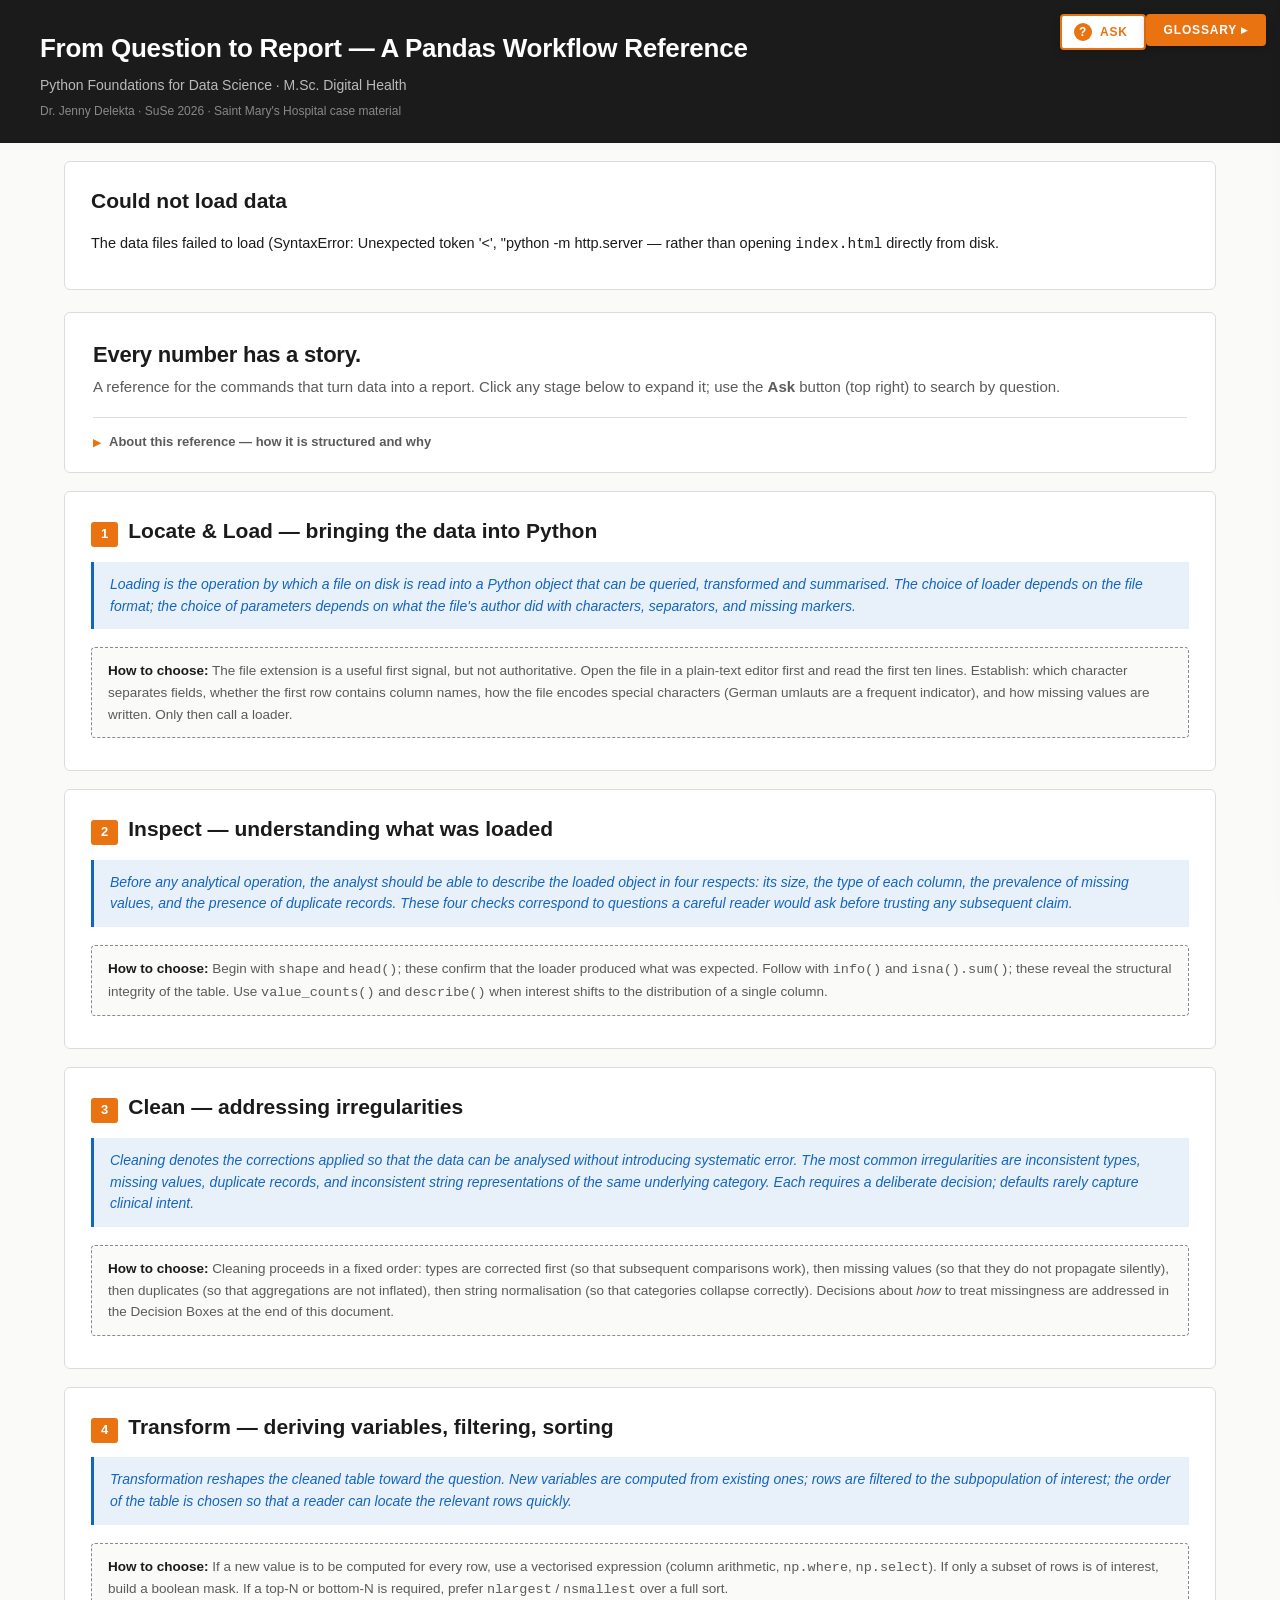
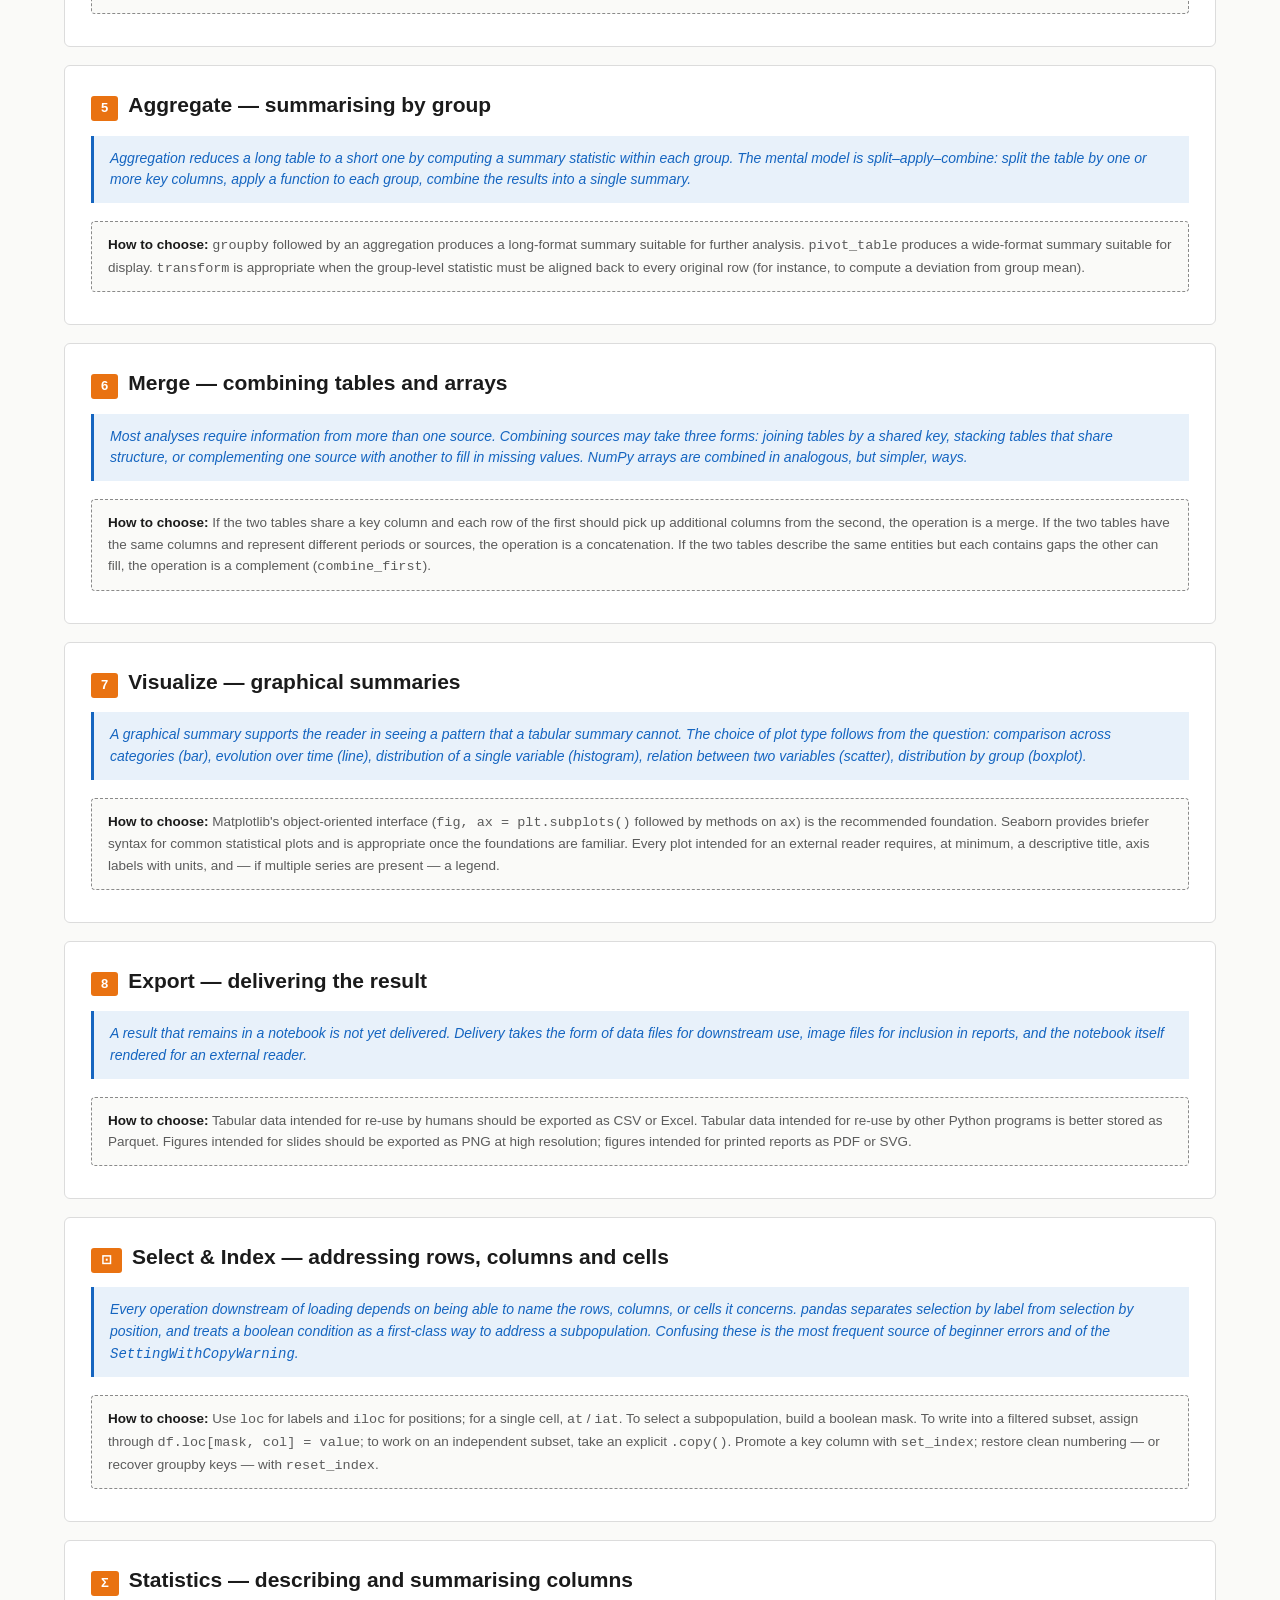
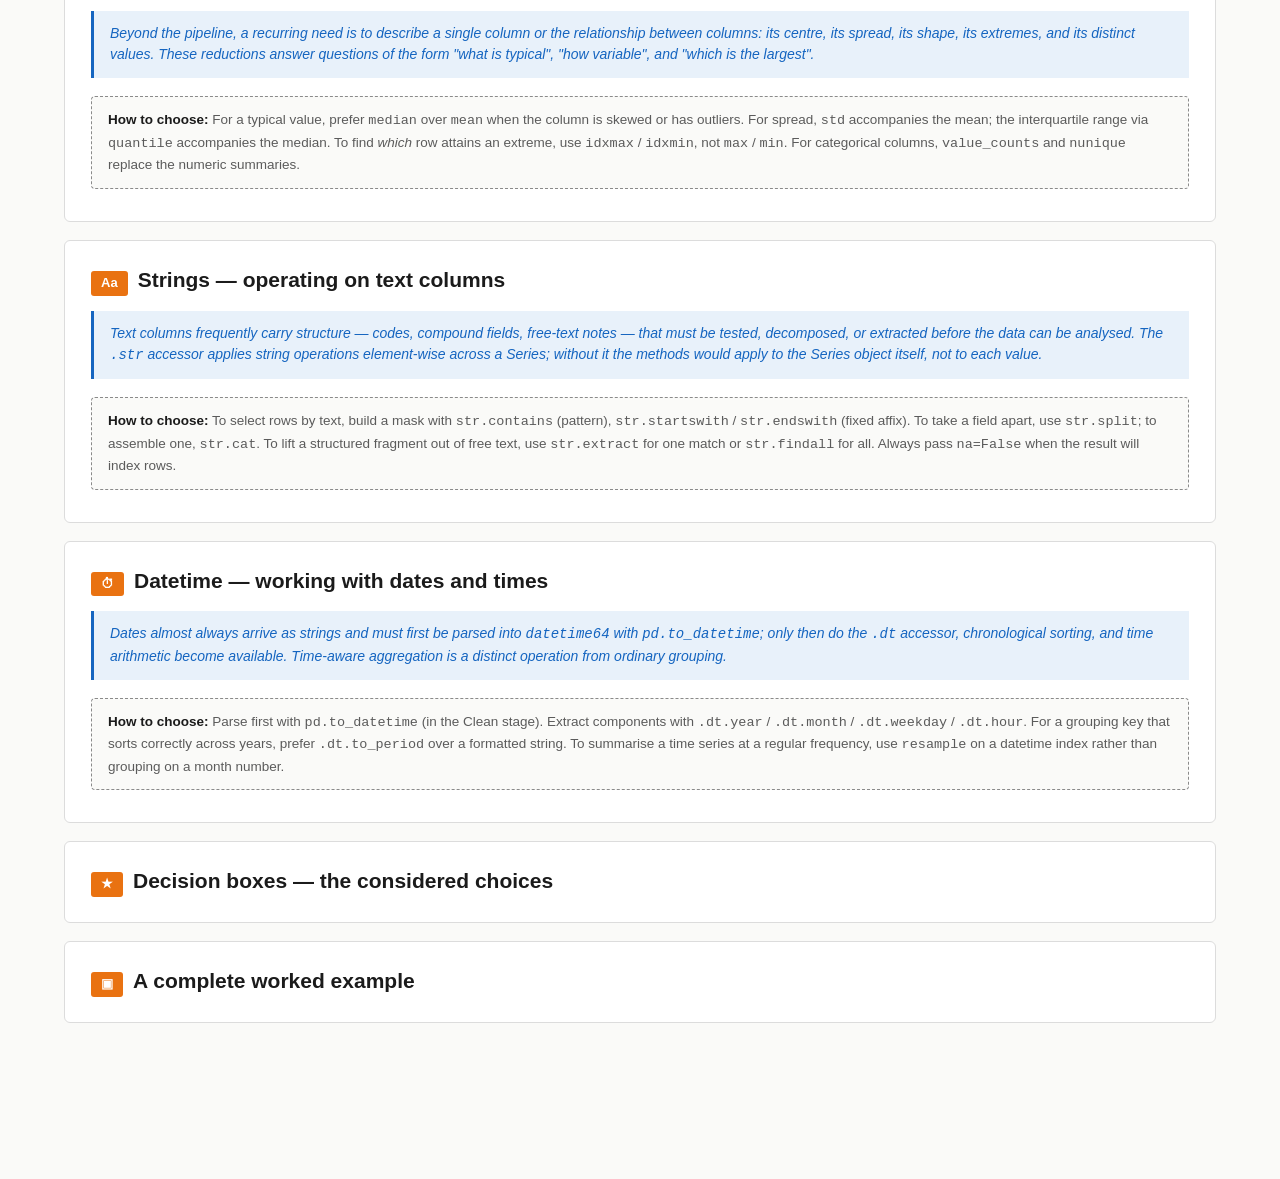
==== commit 6eb273a0: "feat: §6 Strings and Datetime stages — 16 entries Two new reference sections after Statistics.  Stri" ====
--- a/index.html
+++ b/index.html
@@ -175,6 +175,30 @@
     <div class="commands" data-stage="stats"></div>
   </section>
 
+  <!-- =================== STRINGS (reference) =================== -->
+  <section class="card" id="s-strings">
+    <h2><span class="num">Aa</span> Strings — operating on text columns</h2>
+    <div class="context">Text columns frequently carry structure — codes, compound fields, free-text notes — that must be tested, decomposed, or extracted before the data can be analysed. The <code>.str</code> accessor applies string operations element-wise across a Series; without it the methods would apply to the Series object itself, not to each value.</div>
+
+    <div class="orient">
+      <strong>How to choose:</strong> To select rows by text, build a mask with <code>str.contains</code> (pattern), <code>str.startswith</code> / <code>str.endswith</code> (fixed affix). To take a field apart, use <code>str.split</code>; to assemble one, <code>str.cat</code>. To lift a structured fragment out of free text, use <code>str.extract</code> for one match or <code>str.findall</code> for all. Always pass <code>na=False</code> when the result will index rows.
+    </div>
+
+    <div class="commands" data-stage="strings"></div>
+  </section>
+
+  <!-- =================== DATETIME (reference) =================== -->
+  <section class="card" id="s-datetime">
+    <h2><span class="num">⏱</span> Datetime — working with dates and times</h2>
+    <div class="context">Dates almost always arrive as strings and must first be parsed into <code>datetime64</code> with <code>pd.to_datetime</code>; only then do the <code>.dt</code> accessor, chronological sorting, and time arithmetic become available. Time-aware aggregation is a distinct operation from ordinary grouping.</div>
+
+    <div class="orient">
+      <strong>How to choose:</strong> Parse first with <code>pd.to_datetime</code> (in the Clean stage). Extract components with <code>.dt.year</code> / <code>.dt.month</code> / <code>.dt.weekday</code> / <code>.dt.hour</code>. For a grouping key that sorts correctly across years, prefer <code>.dt.to_period</code> over a formatted string. To summarise a time series at a regular frequency, use <code>resample</code> on a datetime index rather than grouping on a month number.
+    </div>
+
+    <div class="commands" data-stage="datetime"></div>
+  </section>
+
   <!-- =================== DECISIONS =================== -->
   <section class="card" id="decisions">
     <h2><span class="num">★</span> Decision boxes — the considered choices</h2>
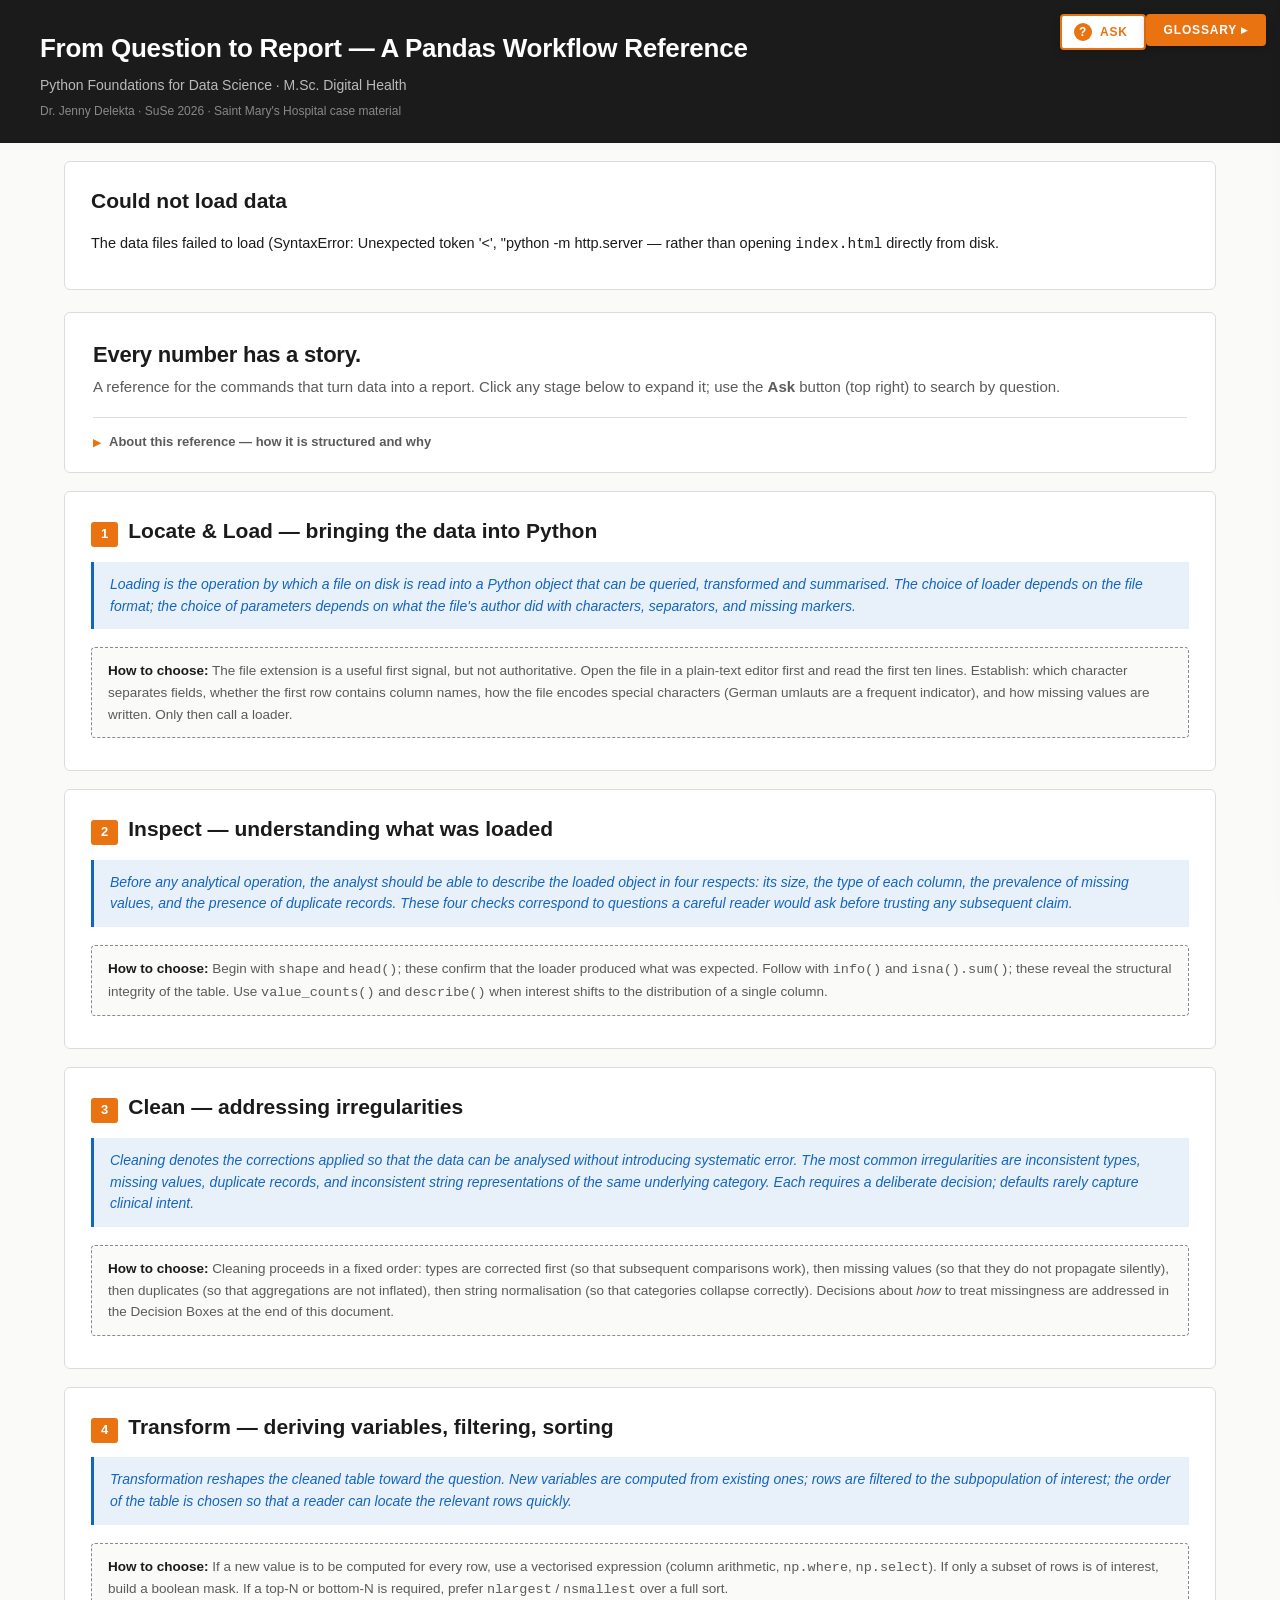
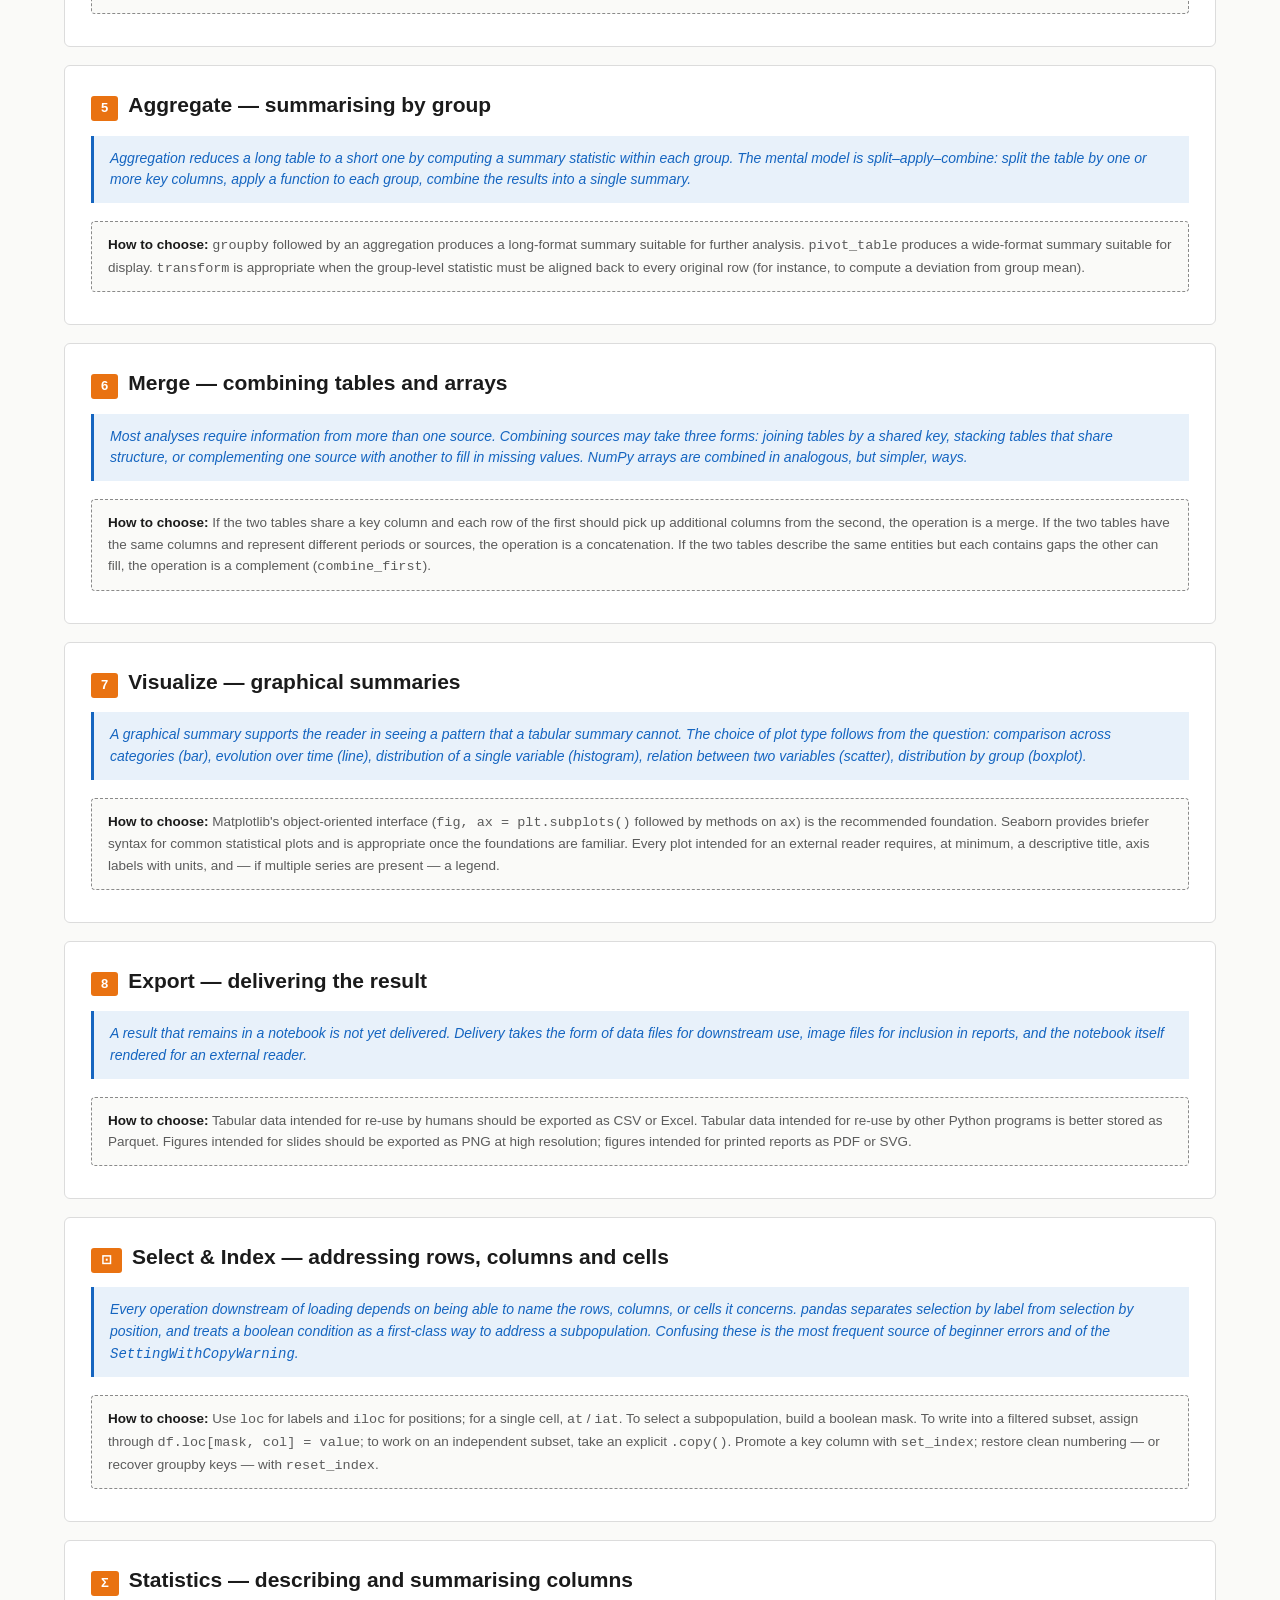
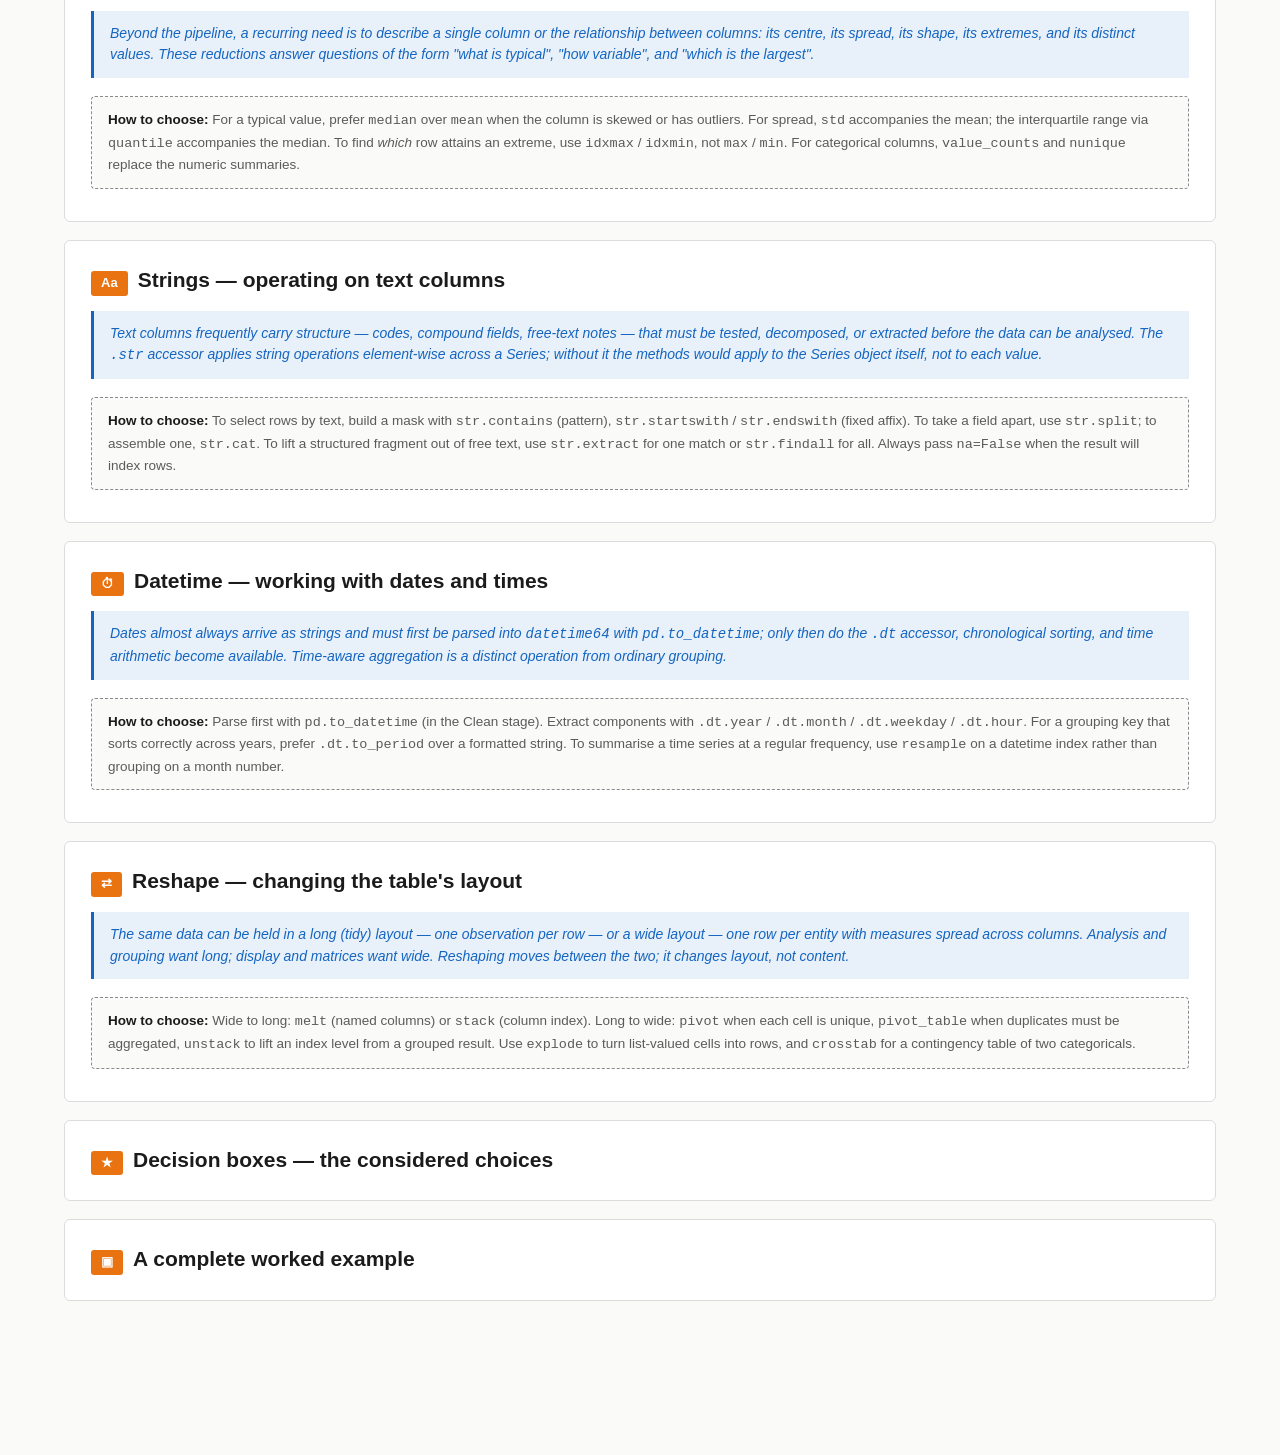
==== commit 941d4e12: "feat: §6 Reshape stage — 6 layout-changing entries New "Reshape" reference section after Datetime.  " ====
--- a/index.html
+++ b/index.html
@@ -199,6 +199,18 @@
     <div class="commands" data-stage="datetime"></div>
   </section>
 
+  <!-- =================== RESHAPE (reference) =================== -->
+  <section class="card" id="s-reshape">
+    <h2><span class="num">⇄</span> Reshape — changing the table's layout</h2>
+    <div class="context">The same data can be held in a <em>long</em> (tidy) layout — one observation per row — or a <em>wide</em> layout — one row per entity with measures spread across columns. Analysis and grouping want long; display and matrices want wide. Reshaping moves between the two; it changes layout, not content.</div>
+
+    <div class="orient">
+      <strong>How to choose:</strong> Wide to long: <code>melt</code> (named columns) or <code>stack</code> (column index). Long to wide: <code>pivot</code> when each cell is unique, <code>pivot_table</code> when duplicates must be aggregated, <code>unstack</code> to lift an index level from a grouped result. Use <code>explode</code> to turn list-valued cells into rows, and <code>crosstab</code> for a contingency table of two categoricals.
+    </div>
+
+    <div class="commands" data-stage="reshape"></div>
+  </section>
+
   <!-- =================== DECISIONS =================== -->
   <section class="card" id="decisions">
     <h2><span class="num">★</span> Decision boxes — the considered choices</h2>
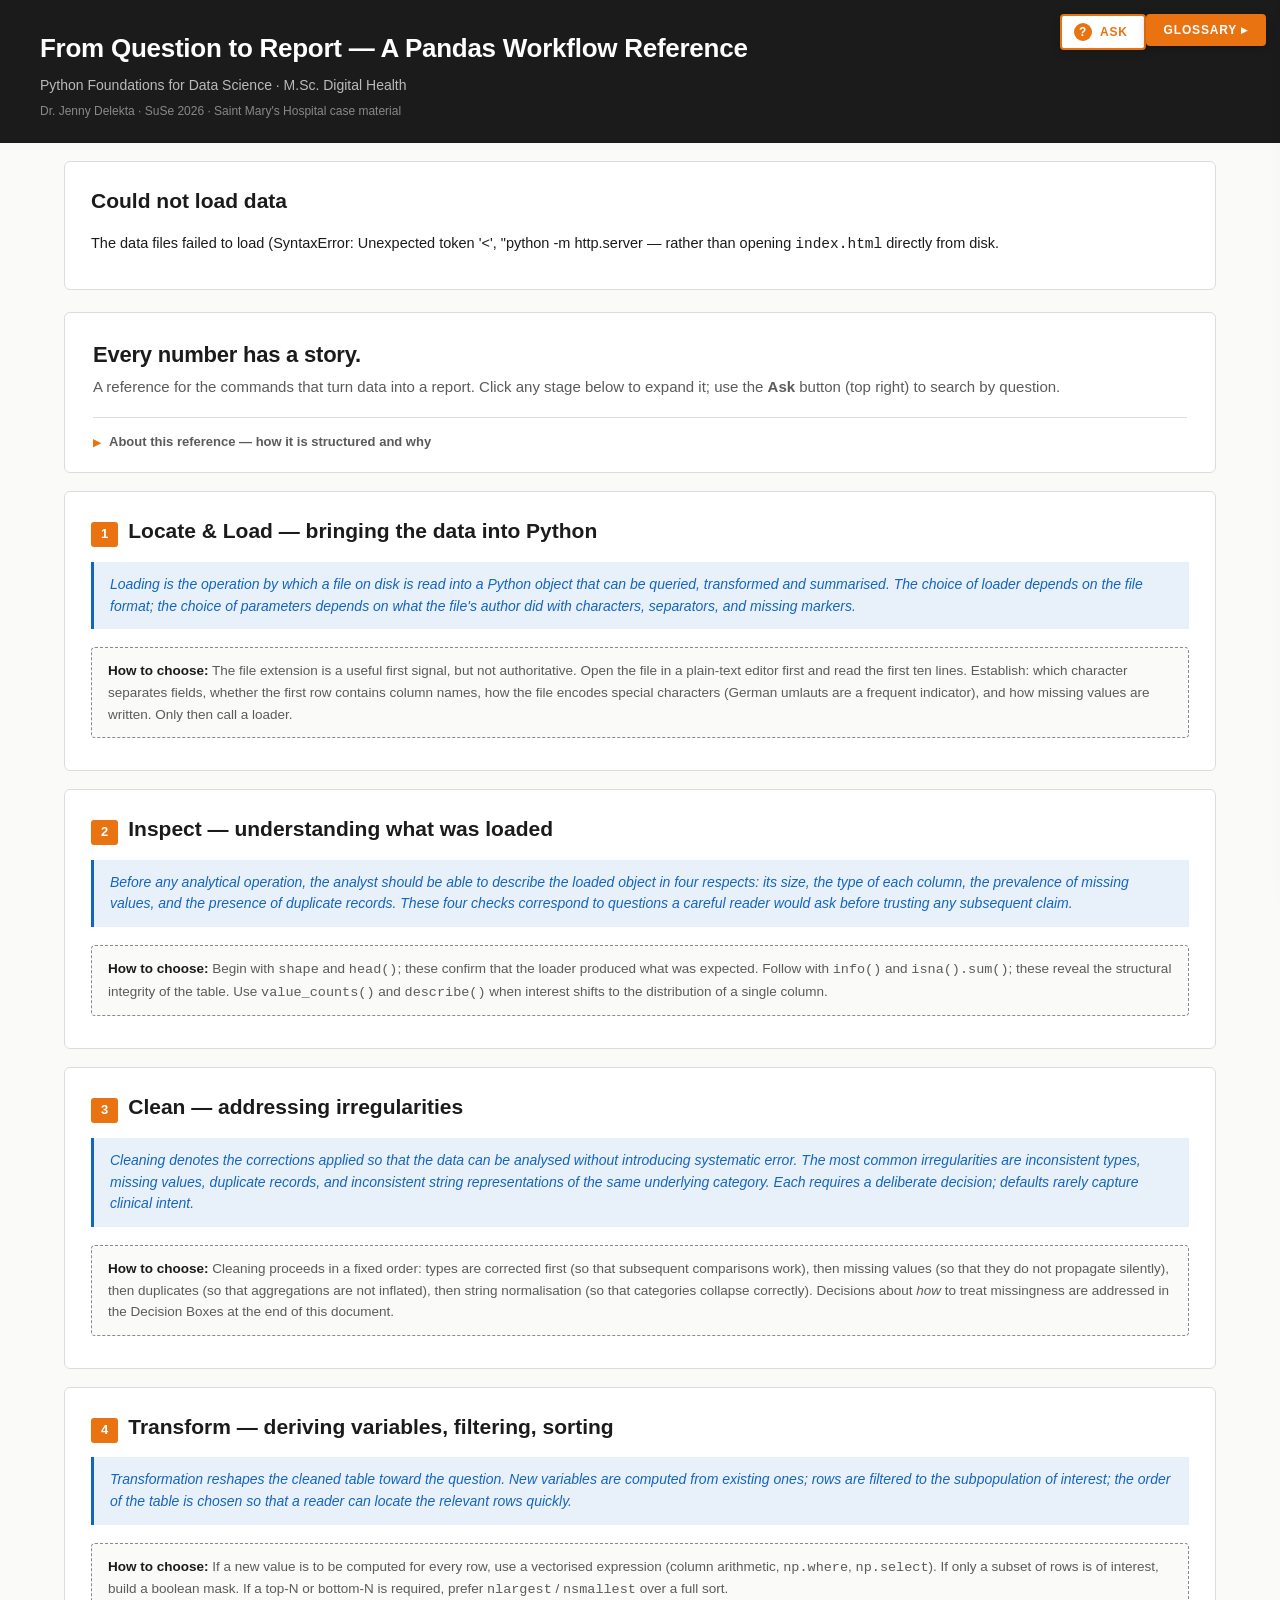
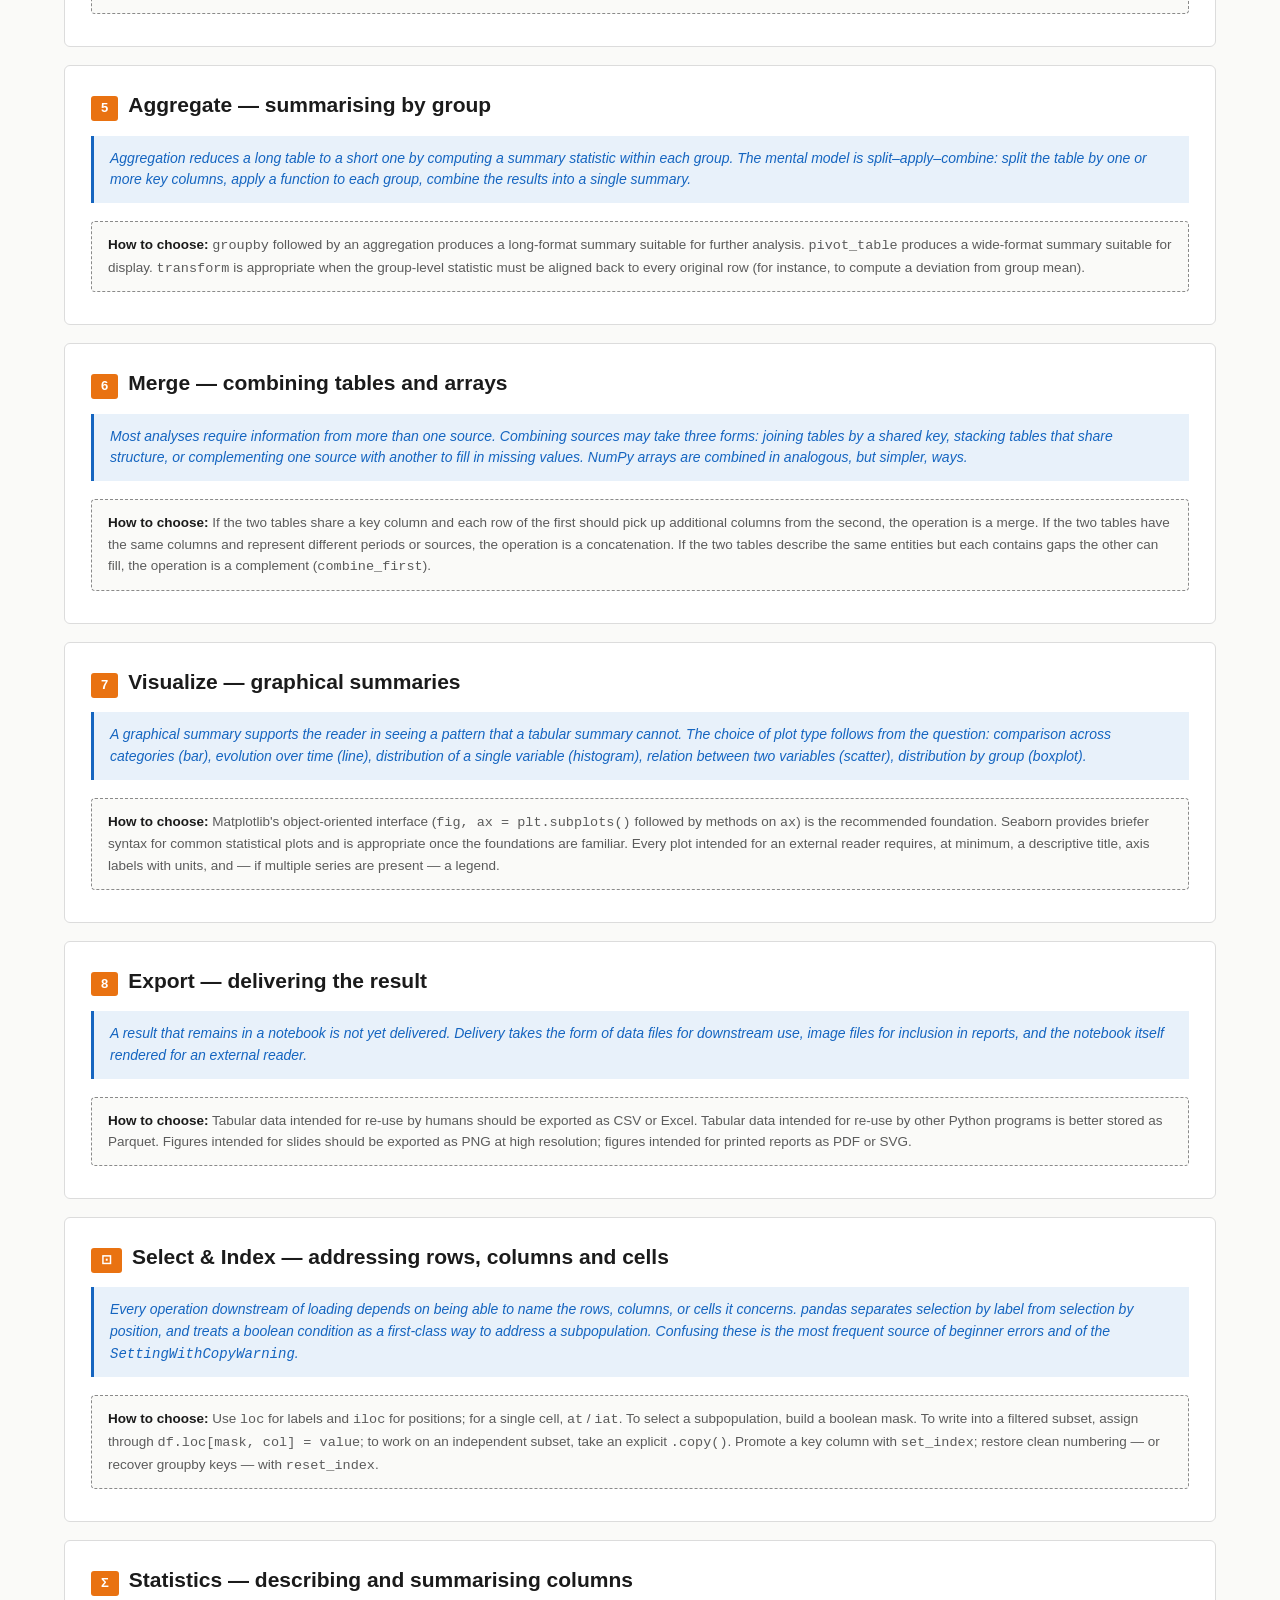
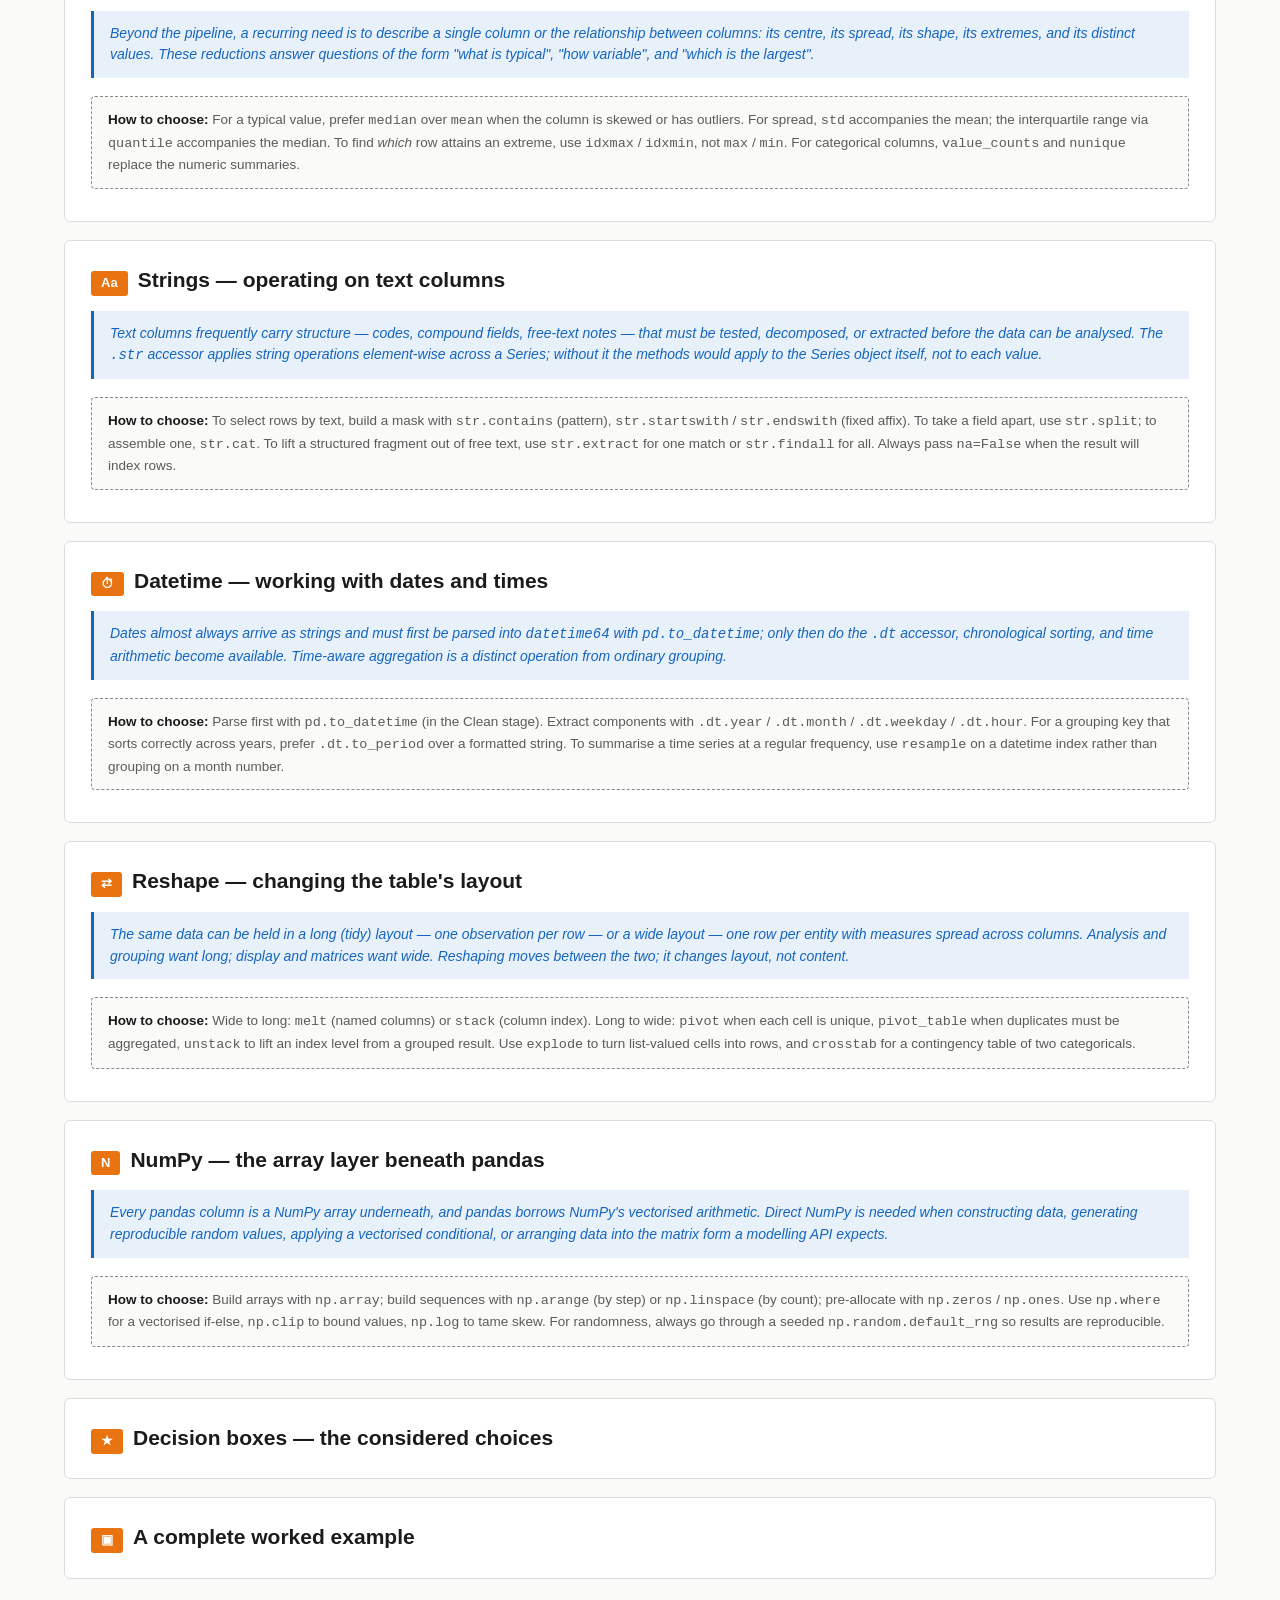
==== commit 7ade8ec7: "feat: §6 plotting extras + NumPy stage — 21 entries Plotting extras extend the existing Visualize st" ====
--- a/index.html
+++ b/index.html
@@ -211,6 +211,18 @@
     <div class="commands" data-stage="reshape"></div>
   </section>
 
+  <!-- =================== NUMPY (reference) =================== -->
+  <section class="card" id="s-numpy">
+    <h2><span class="num">N</span> NumPy — the array layer beneath pandas</h2>
+    <div class="context">Every pandas column is a NumPy array underneath, and pandas borrows NumPy's vectorised arithmetic. Direct NumPy is needed when constructing data, generating reproducible random values, applying a vectorised conditional, or arranging data into the matrix form a modelling API expects.</div>
+
+    <div class="orient">
+      <strong>How to choose:</strong> Build arrays with <code>np.array</code>; build sequences with <code>np.arange</code> (by step) or <code>np.linspace</code> (by count); pre-allocate with <code>np.zeros</code> / <code>np.ones</code>. Use <code>np.where</code> for a vectorised if-else, <code>np.clip</code> to bound values, <code>np.log</code> to tame skew. For randomness, always go through a seeded <code>np.random.default_rng</code> so results are reproducible.
+    </div>
+
+    <div class="commands" data-stage="numpy"></div>
+  </section>
+
   <!-- =================== DECISIONS =================== -->
   <section class="card" id="decisions">
     <h2><span class="num">★</span> Decision boxes — the considered choices</h2>
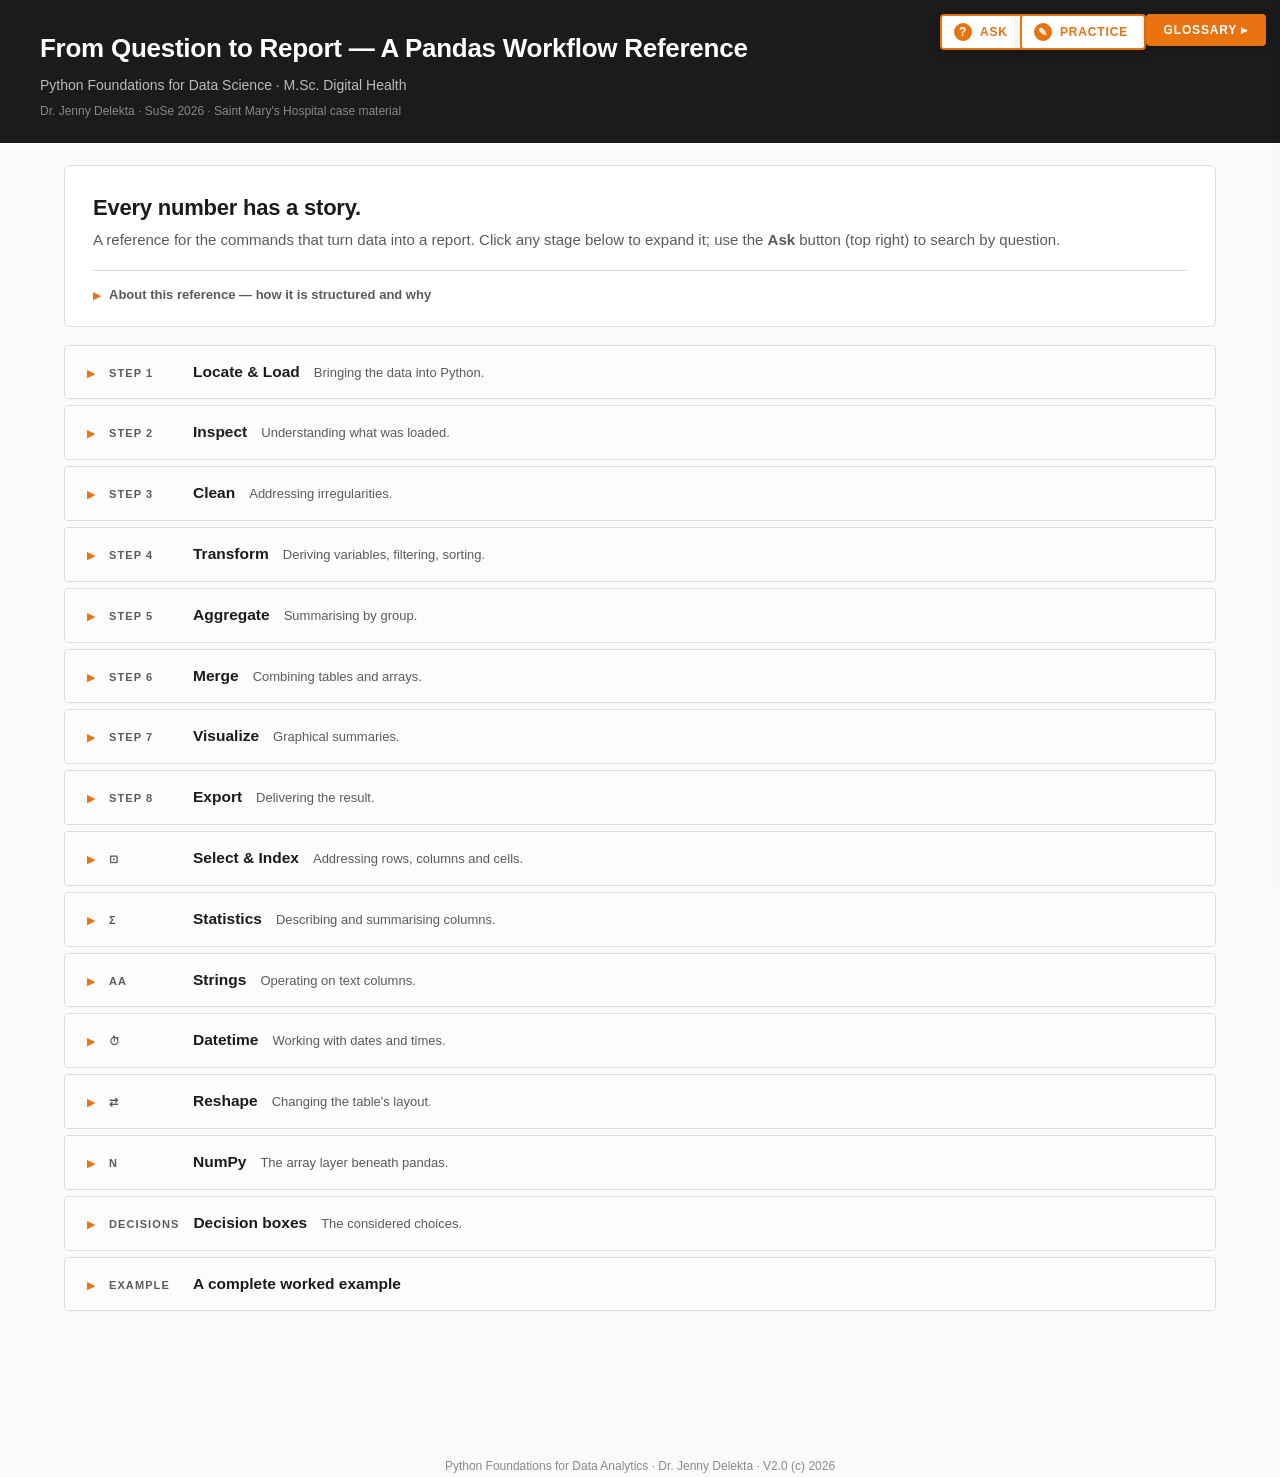
==== commit 05c8a101: "Version 2.0 komplette Überarbeitung und Erweiterung der funktionalität" ====
--- a/index.html
+++ b/index.html
@@ -17,6 +17,9 @@
 <button class="ask-fab" id="ask-fab" aria-label="Ask a question">
   <span class="ask-icon">?</span> Ask
 </button>
+<button class="task-fab" id="task-fab" aria-label="Practice with a random task">
+  <span class="ask-icon">✎</span> Practice
+</button>
 <button class="floating-glossary-btn" id="open-glossary" aria-label="Open glossary">Glossary ▸</button>
 <button class="back-top" id="back-top" aria-label="Back to top">↑ Top</button>
 
@@ -38,6 +41,21 @@
       <span data-q="bar chart with title and labels">bar chart with labels</span>
     </div>
     <div id="suggestions"></div>
+  </div>
+</div>
+
+<div class="ask-overlay" id="task-overlay" aria-hidden="true">
+  <div class="ask-panel" role="dialog" aria-modal="true" aria-labelledby="task-title">
+    <button class="ask-close" id="task-close" aria-label="Close">×</button>
+    <h3 id="task-title">Practice</h3>
+    <p class="ask-sub">A random quiz or exercise drawn from the reference. Mastered cards appear less often.</p>
+    <div class="task-controls">
+      <label class="task-filter-label" for="task-stage-filter">Stage</label>
+      <select id="task-stage-filter" aria-label="Filter tasks by stage"></select>
+      <button id="task-next" type="button">New task ↻</button>
+      <button id="task-reset" type="button" class="task-reset">Reset progress</button>
+    </div>
+    <div id="task-body"></div>
   </div>
 </div>
 
@@ -251,8 +269,10 @@
   Python Foundations for Data Analytics · Dr. Jenny Delekta · V2.0 (c) 2026
 </footer>
 
+<script src="js/data.js"></script>
 <script src="js/search.js"></script>
 <script src="js/glossary.js"></script>
+<script src="js/tasks.js"></script>
 <script src="js/app.js"></script>
 </body>
 </html>
--- a/css/style.css
+++ b/css/style.css
@@ -782,7 +782,7 @@
 .ask-fab {
   position: fixed;
   top: 14px;
-  right: 134px;
+  right: 254px;
   z-index: 30;
   background: #fff;
   color: var(--orange);
@@ -815,6 +815,252 @@
 }
 .ask-fab:hover .ask-icon { background: #fff; color: var(--orange); }
 
+/* Practice FAB — same shape as Ask, sits between Ask and Glossary. */
+.task-fab {
+  position: fixed;
+  top: 14px;
+  right: 134px;
+  z-index: 30;
+  background: #fff;
+  color: var(--orange);
+  border: 2px solid var(--orange);
+  padding: 7px 16px 7px 12px;
+  border-radius: 4px;
+  cursor: pointer;
+  font-size: 12px;
+  font-weight: 700;
+  text-transform: uppercase;
+  letter-spacing: 0.07em;
+  box-shadow: 0 2px 10px rgba(0,0,0,0.15);
+  font-family: inherit;
+  display: inline-flex;
+  align-items: center;
+  gap: 8px;
+}
+.task-fab:hover { background: var(--orange); color: #fff; }
+.task-fab .ask-icon {
+  background: var(--orange);
+  color: #fff;
+  width: 18px; height: 18px;
+  border-radius: 50%;
+  display: inline-flex;
+  align-items: center;
+  justify-content: center;
+  font-size: 11px;
+  font-weight: 800;
+  transition: background 0.15s, color 0.15s;
+}
+.task-fab:hover .ask-icon { background: #fff; color: var(--orange); }
+
+/* ---- Practice panel ---- */
+.task-controls {
+  display: flex;
+  align-items: center;
+  gap: 8px;
+  flex-wrap: wrap;
+  margin-bottom: 16px;
+}
+.task-filter-label {
+  font-size: 12px;
+  color: var(--grey);
+  text-transform: uppercase;
+  letter-spacing: 0.05em;
+  font-weight: 700;
+}
+#task-stage-filter {
+  padding: 7px 10px;
+  font-size: 13px;
+  border: 1px solid var(--line);
+  border-radius: 4px;
+  font-family: inherit;
+  background: #fff;
+}
+#task-next {
+  background: var(--orange);
+  color: #fff;
+  border: 0;
+  padding: 8px 14px;
+  font-size: 12px;
+  font-weight: 700;
+  border-radius: 4px;
+  cursor: pointer;
+  font-family: inherit;
+  letter-spacing: 0.05em;
+  text-transform: uppercase;
+}
+#task-next:hover { background: #C45F08; }
+.task-reset {
+  background: none;
+  border: 1px solid var(--line);
+  color: var(--grey);
+  padding: 8px 12px;
+  font-size: 12px;
+  border-radius: 4px;
+  cursor: pointer;
+  font-family: inherit;
+  margin-left: auto;
+}
+.task-reset:hover { border-color: var(--orange); color: var(--orange); }
+
+.task-meta {
+  display: flex;
+  gap: 10px;
+  font-size: 11px;
+  text-transform: uppercase;
+  letter-spacing: 0.06em;
+  margin-bottom: 10px;
+}
+.task-type {
+  background: var(--orange-soft);
+  color: var(--orange);
+  padding: 3px 9px;
+  border-radius: 3px;
+  font-weight: 700;
+}
+.task-stage { color: var(--grey-light); align-self: center; }
+.task-question {
+  font-size: 16px;
+  line-height: 1.5;
+  margin-bottom: 14px;
+}
+.task-code, .task-solution {
+  background: var(--ink);
+  color: #f4f4f4;
+  padding: 12px 14px;
+  border-radius: 5px;
+  font-size: 13.5px;
+  overflow-x: auto;
+  margin: 0 0 14px;
+  white-space: pre;
+}
+
+/* ---- sample-data block (copyable mini-DataFrame) ---- */
+.task-dataset {
+  border: 1px solid var(--line);
+  border-radius: 6px;
+  margin: 0 0 16px;
+  overflow: hidden;
+}
+.task-dataset-head {
+  display: flex;
+  align-items: center;
+  justify-content: space-between;
+  gap: 10px;
+  background: var(--grey-soft);
+  padding: 7px 12px;
+}
+.task-dataset-head .label {
+  font-size: 11px;
+  text-transform: uppercase;
+  letter-spacing: 0.05em;
+  color: var(--grey);
+  font-weight: 700;
+}
+.task-copy {
+  background: #fff;
+  border: 1px solid var(--orange);
+  color: var(--orange);
+  padding: 5px 12px;
+  font-size: 11px;
+  font-weight: 700;
+  border-radius: 4px;
+  cursor: pointer;
+  font-family: inherit;
+  text-transform: uppercase;
+  letter-spacing: 0.04em;
+  flex-shrink: 0;
+}
+.task-copy:hover { background: var(--orange); color: #fff; }
+.task-copy.done { background: #E3F3E3; border-color: #5BA85B; color: #2f7d2f; }
+.task-dataset-label {
+  font-size: 12.5px;
+  color: var(--grey);
+  font-style: italic;
+  padding: 8px 12px 0;
+}
+.task-setup {
+  background: var(--ink);
+  color: #f4f4f4;
+  padding: 12px 14px;
+  margin: 8px 0 0;
+  font-size: 13px;
+  overflow-x: auto;
+  white-space: pre;
+  border-radius: 0;
+}
+
+.task-options { display: flex; flex-direction: column; gap: 8px; }
+.task-opt {
+  text-align: left;
+  background: #fff;
+  border: 1px solid var(--line);
+  border-radius: 5px;
+  padding: 11px 14px;
+  font-size: 14px;
+  cursor: pointer;
+  font-family: inherit;
+  transition: background 0.12s, border-color 0.12s;
+}
+.task-opt:hover:not(:disabled) { background: var(--grey-soft); border-color: var(--grey); }
+.task-opt:focus-visible { outline: 2px solid var(--orange); outline-offset: 1px; }
+.task-opt:disabled { cursor: default; }
+.task-opt.correct {
+  background: #E3F3E3;
+  border-color: #5BA85B;
+  font-weight: 600;
+}
+.task-opt.wrong {
+  background: #F7DEDE;
+  border-color: #C66;
+}
+.task-code-actions { display: flex; gap: 8px; margin-bottom: 12px; }
+.task-reveal {
+  background: #fff;
+  border: 1px solid var(--orange);
+  color: var(--orange);
+  padding: 8px 14px;
+  font-size: 12px;
+  font-weight: 700;
+  border-radius: 4px;
+  cursor: pointer;
+  font-family: inherit;
+  text-transform: uppercase;
+  letter-spacing: 0.04em;
+}
+.task-reveal:hover:not(:disabled) { background: var(--orange); color: #fff; }
+.task-reveal:disabled { opacity: 0.5; cursor: default; }
+.task-hint, .task-why {
+  font-size: 13.5px;
+  line-height: 1.5;
+  background: var(--grey-soft);
+  border-left: 3px solid var(--orange);
+  padding: 10px 14px;
+  border-radius: 0 4px 4px 0;
+  margin-bottom: 12px;
+}
+.task-hint .label, .task-why .label, .task-related .label {
+  display: block;
+  font-size: 11px;
+  text-transform: uppercase;
+  letter-spacing: 0.06em;
+  color: var(--grey);
+  font-weight: 700;
+  margin-bottom: 3px;
+}
+.task-related { margin-top: 8px; }
+.task-rel {
+  background: var(--grey-soft);
+  border: 1px solid var(--line);
+  border-radius: 3px;
+  padding: 4px 8px;
+  margin: 4px 6px 0 0;
+  cursor: pointer;
+  font-family: inherit;
+}
+.task-rel:hover { background: var(--orange-soft); border-color: var(--orange); }
+.task-rel code { font-size: 12px; }
+.task-empty { color: var(--grey); font-size: 14px; }
+
 .ask-overlay {
   position: fixed;
   inset: 0;
@@ -958,6 +1204,7 @@
 
 @media (max-width: 720px) {
   .ask-fab { right: auto; left: 14px; top: 14px; }
+  .task-fab { right: auto; left: 14px; top: 52px; }
   .floating-glossary-btn { top: 14px; right: 14px; }
   section.hero { padding: 18px 20px; }
   details.stage-bar > summary { flex-wrap: wrap; gap: 6px 12px; }
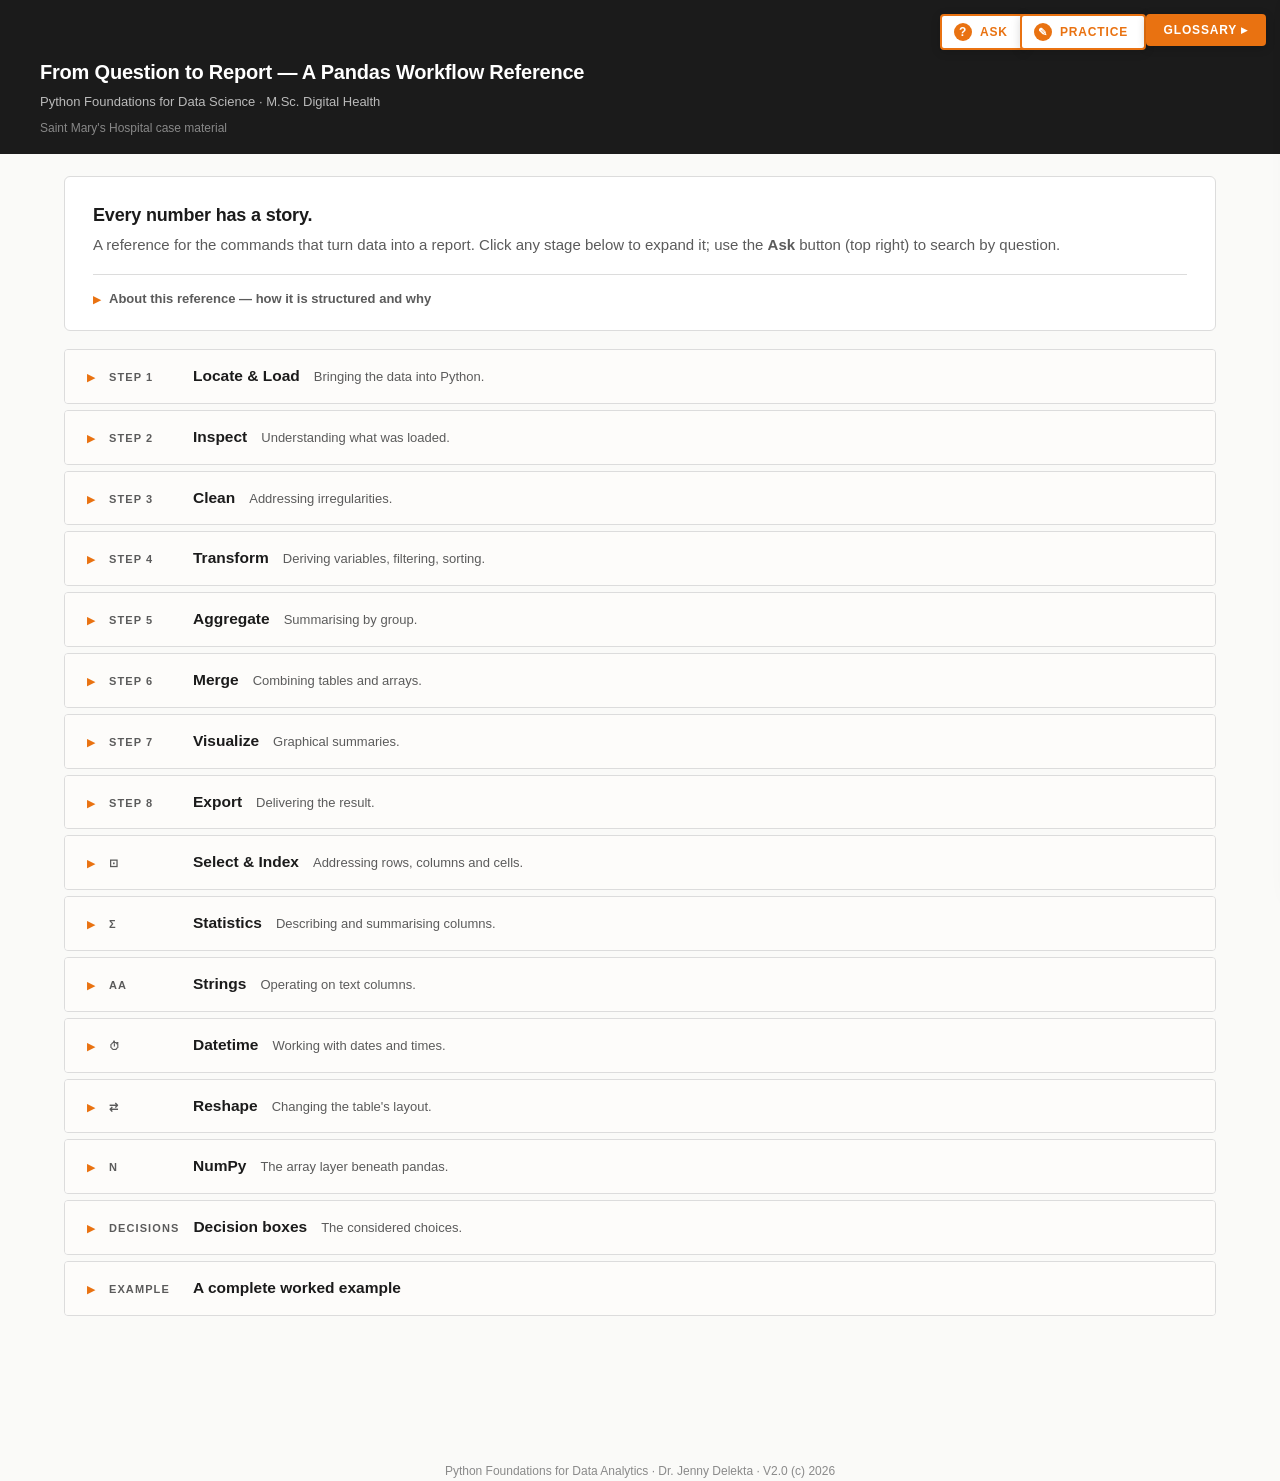
==== commit e5df7b80: "fix: header no longer collides with fixed buttons; compact typography - header.top: top padding clea" ====
--- a/index.html
+++ b/index.html
@@ -4,6 +4,11 @@
 <meta charset="UTF-8">
 <meta name="viewport" content="width=device-width, initial-scale=1">
 <title>From Question to Report — A Pandas Workflow Reference</title>
+<meta name="description" content="Workflow-organised pandas/NumPy command reference for Python Foundations for Data Science (M.Sc. Digital Health).">
+<meta name="theme-color" content="#E97211">
+<link rel="manifest" href="manifest.webmanifest">
+<link rel="icon" href="icons/favicon.svg" type="image/svg+xml">
+<link rel="apple-touch-icon" href="icons/apple-touch-icon.png">
 <link rel="stylesheet" href="css/style.css">
 </head>
 <body>
@@ -11,7 +16,7 @@
 <header class="top">
   <h1>From Question to Report — A Pandas Workflow Reference</h1>
   <div class="sub">Python Foundations for Data Science · M.Sc. Digital Health</div>
-  <div class="meta">Dr. Jenny Delekta · SuSe 2026 · Saint Mary's Hospital case material</div>
+  <div class="meta">Saint Mary's Hospital case material</div>
 </header>
 
 <button class="ask-fab" id="ask-fab" aria-label="Ask a question">
@@ -274,5 +279,15 @@
 <script src="js/glossary.js"></script>
 <script src="js/tasks.js"></script>
 <script src="js/app.js"></script>
+<script>
+// PWA: register the service worker. Guarded so the reference keeps working
+// when opened directly from disk (file://) — USB / email distribution is
+// unaffected; offline installability only applies when served over HTTP(S).
+if ("serviceWorker" in navigator && location.protocol.startsWith("http")) {
+  window.addEventListener("load", function () {
+    navigator.serviceWorker.register("sw.js");
+  });
+}
+</script>
 </body>
 </html>
--- a/css/style.css
+++ b/css/style.css
@@ -48,17 +48,18 @@
 header.top {
   background: var(--ink);
   color: #fff;
-  padding: 28px 40px 22px;
+  /* top padding clears the fixed Ask/Practice/Glossary buttons (top:14 + ~32px) */
+  padding: 56px 40px 16px;
 }
 header.top h1 {
   margin: 0 0 4px;
-  font-size: 26px;
+  font-size: 20px;
   letter-spacing: -0.01em;
   font-weight: 600;
 }
 header.top .sub {
   color: #BABABA;
-  font-size: 14px;
+  font-size: 13px;
 }
 header.top .meta {
   color: #888;
@@ -293,7 +294,7 @@
   padding: 24px 28px;
   margin: 24px 0;
 }
-section.intro h2 { margin: 0 0 8px; font-size: 20px; }
+section.intro h2 { margin: 0 0 8px; font-size: 17px; }
 section.intro p { margin: 10px 0; font-size: 14.5px; }
 
 /* ============== PIPELINE ============== */
@@ -334,7 +335,7 @@
 }
 section.card h2 {
   margin: 0 0 6px;
-  font-size: 21px;
+  font-size: 18px;
   font-weight: 600;
   display: flex;
   align-items: baseline;
@@ -645,7 +646,7 @@
 }
 section.hero h2 {
   margin: 0 0 4px;
-  font-size: 22px;
+  font-size: 18px;
   font-weight: 600;
   letter-spacing: -0.01em;
 }
@@ -1203,6 +1204,7 @@
 details.stage-bar .bar-body > h3:first-child { margin-top: 6px; }
 
 @media (max-width: 720px) {
+  header.top { padding-top: 96px; }
   .ask-fab { right: auto; left: 14px; top: 14px; }
   .task-fab { right: auto; left: 14px; top: 52px; }
   .floating-glossary-btn { top: 14px; right: 14px; }
